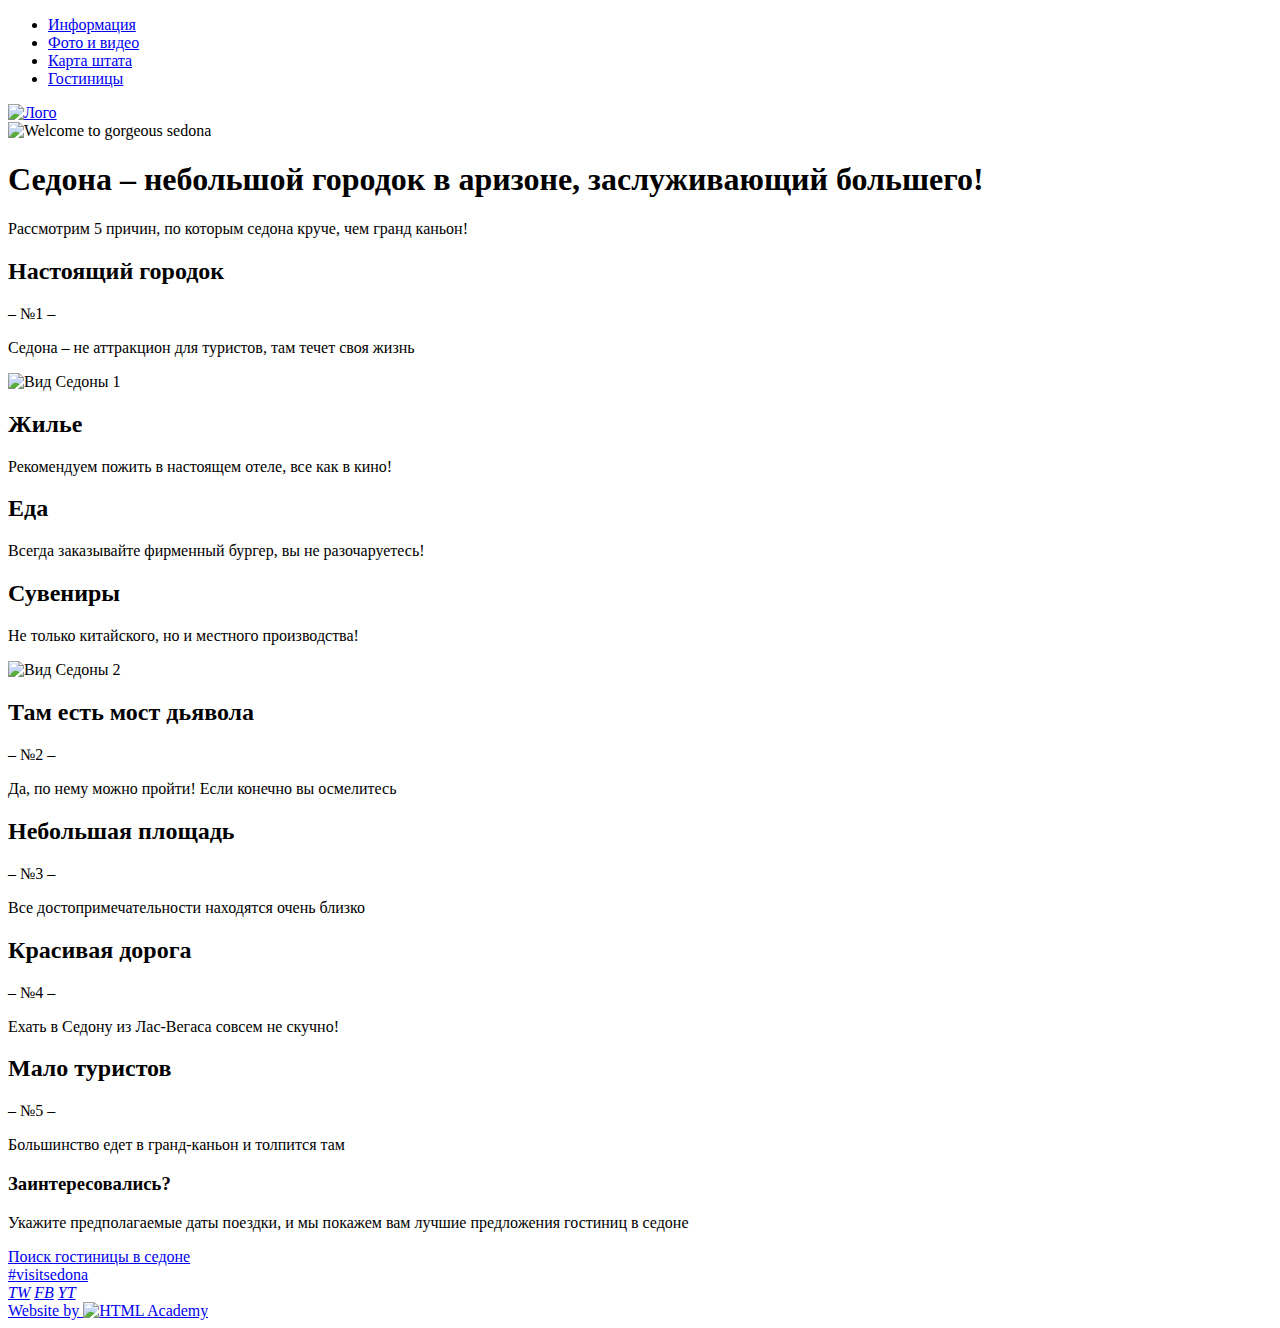
==== index.html @ 439db5ce "Внесены исправления в разметку" ====
<!DOCTYPE html>
<html lang="ru">
  <head>
    <meta charset="utf-8">
    <title>HTML Academy: Седона - Главная</title>
  </head>
  <body>
    <div class="container">
      <header class="header">
        <nav class="navigation-item">
          <ul>
            <li><a href="#">Информация</a></li>
            <li><a href="#">Фото и видео</a></li>
            <li><a href="#">Карта штата</a></li>
            <li><a href="catalog.html">Гостиницы</a></li>
          </ul>
        </nav>
        <div class="header-logo">
          <a href="index.html"><img src="http://placehold.it/150x100" alt="Лого"/></a>
        </div>
      </header>
      <section class="welcome-block">
        <img class="welcome-title"src="http://placehold.it/300x100" alt="Welcome to gorgeous sedona" />
        <img class="welcome-block-bottom" src="http://placehold.it/1000x40" alt="" />
      </section>
      <section class="description-main">
        <div class="description-block">
          <h1>
            Седона &ndash; небольшой городок в аризоне, заслуживающий большего!
          </h1>
          <p>
            Рассмотрим 5 причин, по которым седона круче, чем гранд каньон!
          </p>
        </div>
      </section>
      <section class="description">
        <div class="description-item">
          <h2>Настоящий городок</h2>
          <span>&ndash; №1 &ndash;</span>
          <p>Седона &ndash; не аттракцион для туристов, там течет своя жизнь</p>
        </div>
        <div class="description-picture">
          <img src="http://placehold.it/600x150" alt="Вид Седоны 1" />
        </div>
      </section>
      <section class="advantages-block">
        <div class="advantages-item">
          <h2>Жилье</h2>
          <p>Рекомендуем пожить в настоящем отеле, все как в кино!</p>
       </div>
        <div class="advantages-item">
          <h2>Еда</h2>
          <p>Всегда заказывайте фирменный бургер, вы не разочаруетесь!</p>
        </div>
        <div class="advantages-item">
          <h2>Сувениры</h2>
          <p>Не только китайского, но и местного производства!</p>
        </div>
      </section>
      <section class="description">
        <div class="description-picture">
          <img src="http://placehold.it/600x150" alt="Вид Седоны 2" />
        </div>
        <div class="description-item">
          <h2>Там есть мост дьявола</h2>
          <span>&ndash; №2 &ndash;</span>
          <p>Да, по нему можно пройти! Если конечно вы осмелитесь</p>
        </div>
      </section>
      <section class="description">
        <div class="description-item">
          <h2>Небольшая площадь</h2>
          <span>&ndash; №3 &ndash;</span>
          <p>Все достопримечательности находятся очень близко</p>
        </div>
        <div class="description-item">
          <h2>Красивая дорога</h2>
          <span>&ndash; №4 &ndash;</span>
          <p>Ехать в Седону из Лас-Вегаса совсем не скучно!</p>
        </div>
        <div class="description-item">
          <h2>Мало туристов</h2>
          <span>&ndash; №5 &ndash;</span>
          <p>Большинство едет в гранд-каньон и толпится там</p>
        </div>
      </section>
      <section class="interest-block">
        <div class="interest-item">
          <h3>Заинтересовались?</h3>
          <p>Укажите предполагаемые даты поездки, и мы покажем вам лучшие предложения гостиниц в седоне</p>
          <a href="catalog.html">Поиск гостиницы в седоне</a>
        </div>
      </section>
      <section class="map">
        <form class="search-form" action="#" method="post" style="display:none;">
          <label class="entry">
            Дата заезда: <input type="text" name="date-of-entry" value=""> <!-- почему text? -->
          </label>
          <label class="departure">
            Дата выезда: <input type="text" name="date-of-departure" value=""> <!-- почему text? -->
          </label>
          <label class="amount">
            Взрослые: <button type="button" name="minus-adult">-</button>
            <input type="text" name="amount-of-adults" placeholder="2">
            <button type="button" name="plus-adult">+</button>
          </label>
          <label class="amount">
            Дети: <button type="button" name="minus-children">-</button>
            <input type="text" name="amount-of-children" placeholder="0">
            <button type="button" name="plus-children">+</button>
          </label>
          <button type="button">Найти</button>
        </form>
      </section>
      <footer>
        <div class="tag-item">
          <a href="#">#visitsedona</a>
        </div>
        <div class="social">
          <a href="#" class="social-btn tw"><i>TW</i></a>
          <a href="#" class="social-btn fb"><i>FB</i></a>
          <a href="#" class="social-btn yt"><i>YT</i></a>
        </div>
        <div class="developer-item">
          <a href="https://htmlacademy.ru/">
            Website by
            <img src="http://placehold.it/50x20" alt="HTML Academy" />
          </a>
        </div>
      </footer>
    </div>
  </body>
</html>
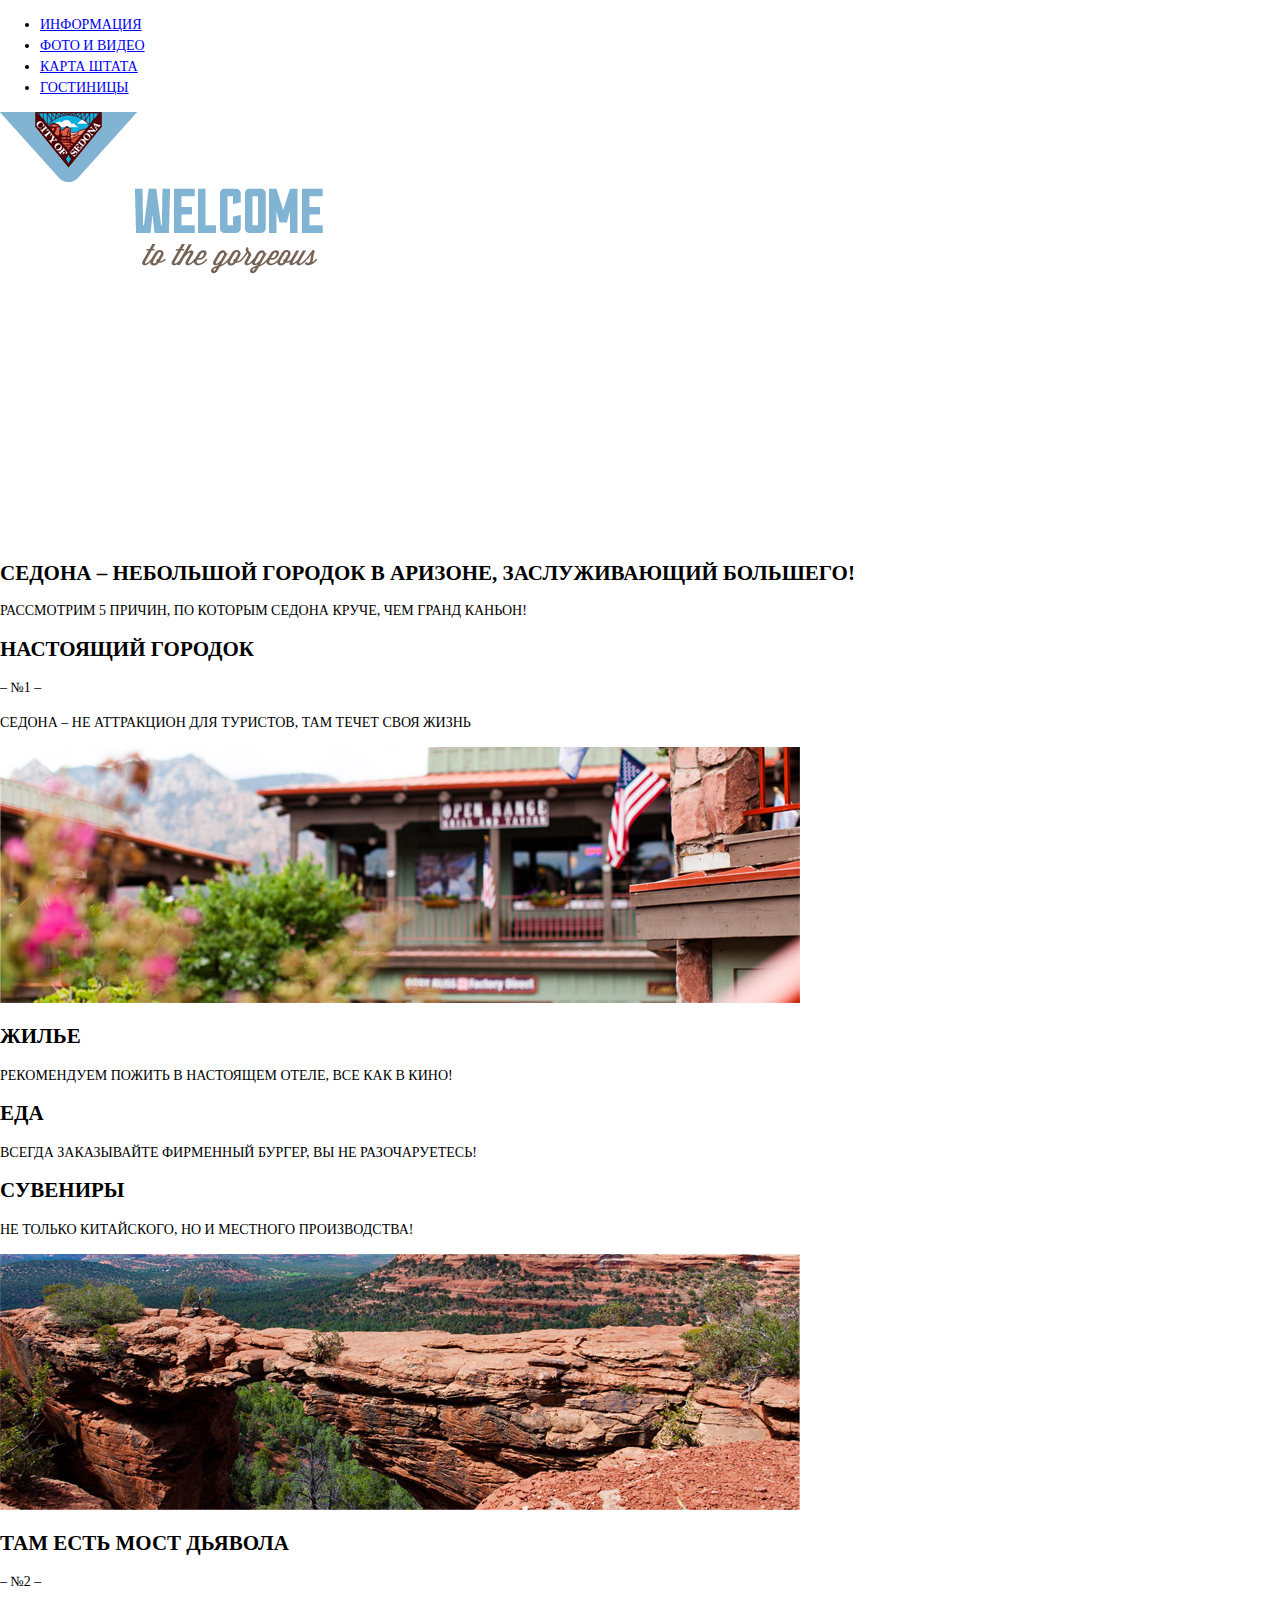
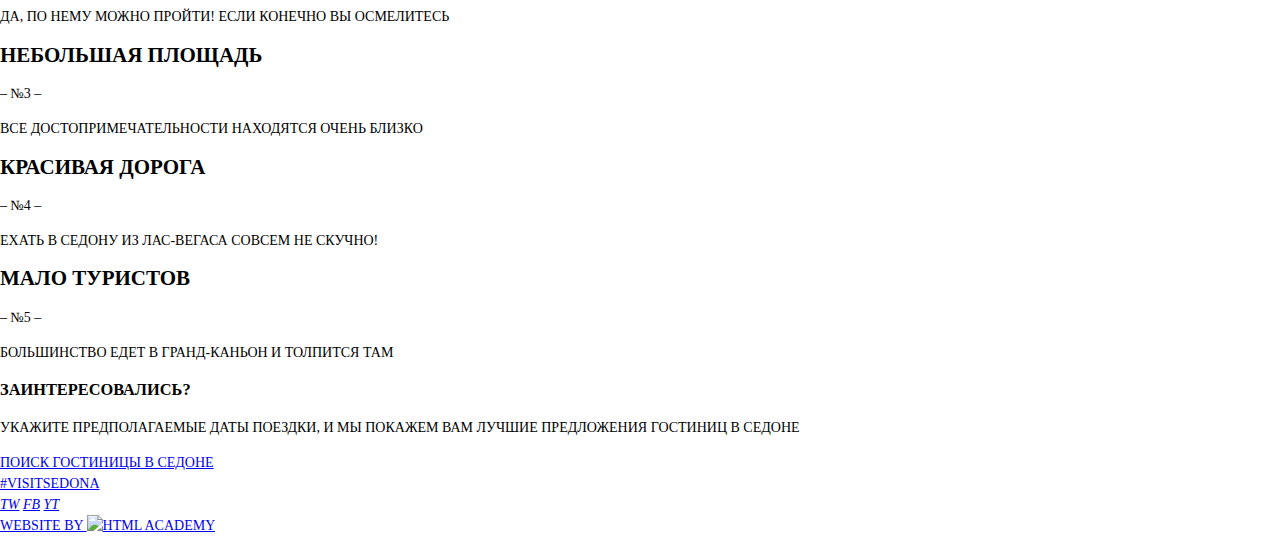
==== commit 43657165: "Выполнено задание №3" ====
--- a/index.html
+++ b/index.html
@@ -3,6 +3,8 @@
   <head>
     <meta charset="utf-8">
     <title>HTML Academy: Седона - Главная</title>
+    <link rel="stylesheet" href="css/normalize.css">
+    <link rel="stylesheet" href="css/style.css">
   </head>
   <body>
     <div class="container">
@@ -16,11 +18,11 @@
           </ul>
         </nav>
         <div class="header-logo">
-          <a href="index.html"><img src="http://placehold.it/150x100" alt="Лого"/></a>
+          <a href="index.html"><img src="img/header_logo.png" width="138" height="70" alt="Лого"/></a>
         </div>
       </header>
       <section class="welcome-block">
-        <img class="welcome-title"src="http://placehold.it/300x100" alt="Welcome to gorgeous sedona" />
+        <img class="welcome-title"src="img/welcome.png" alt="Welcome to gorgeous sedona" width="458" height="352"/>
         <img class="welcome-block-bottom" src="http://placehold.it/1000x40" alt="" />
       </section>
       <section class="description-main">
@@ -40,7 +42,7 @@
           <p>Седона &ndash; не аттракцион для туристов, там течет своя жизнь</p>
         </div>
         <div class="description-picture">
-          <img src="http://placehold.it/600x150" alt="Вид Седоны 1" />
+          <img src="img/descrirtion-item1_realtown.jpg" alt="Вид Седоны 1" width="800" height="256"/>
         </div>
       </section>
       <section class="advantages-block">
@@ -59,7 +61,7 @@
       </section>
       <section class="description">
         <div class="description-picture">
-          <img src="http://placehold.it/600x150" alt="Вид Седоны 2" />
+          <img src="img/descrirtion-item2_dewils_bridge.jpg" alt="Вид Седоны 2" width="800" height="256"/>
         </div>
         <div class="description-item">
           <h2>Там есть мост дьявола</h2>
--- a/css/style.css
+++ b/css/style.css
@@ -0,0 +1,24 @@
+body{
+  font-size: 14px;
+  line-height: 21px;
+  color: black;
+  font-weight: normal;
+  font-family: PT Sans;
+  text-transform: uppercase;
+}
+
+h1{
+  font-size: 21px;
+  line-height: 26px;
+  color: black;
+  font-weight: bold;
+  font-family: PT Sans;
+}
+
+h2{
+  font-size: 21px;
+  line-height: 21px;
+  color: black;
+  font-weight: bold;
+  font-family: PT Sans;
+}
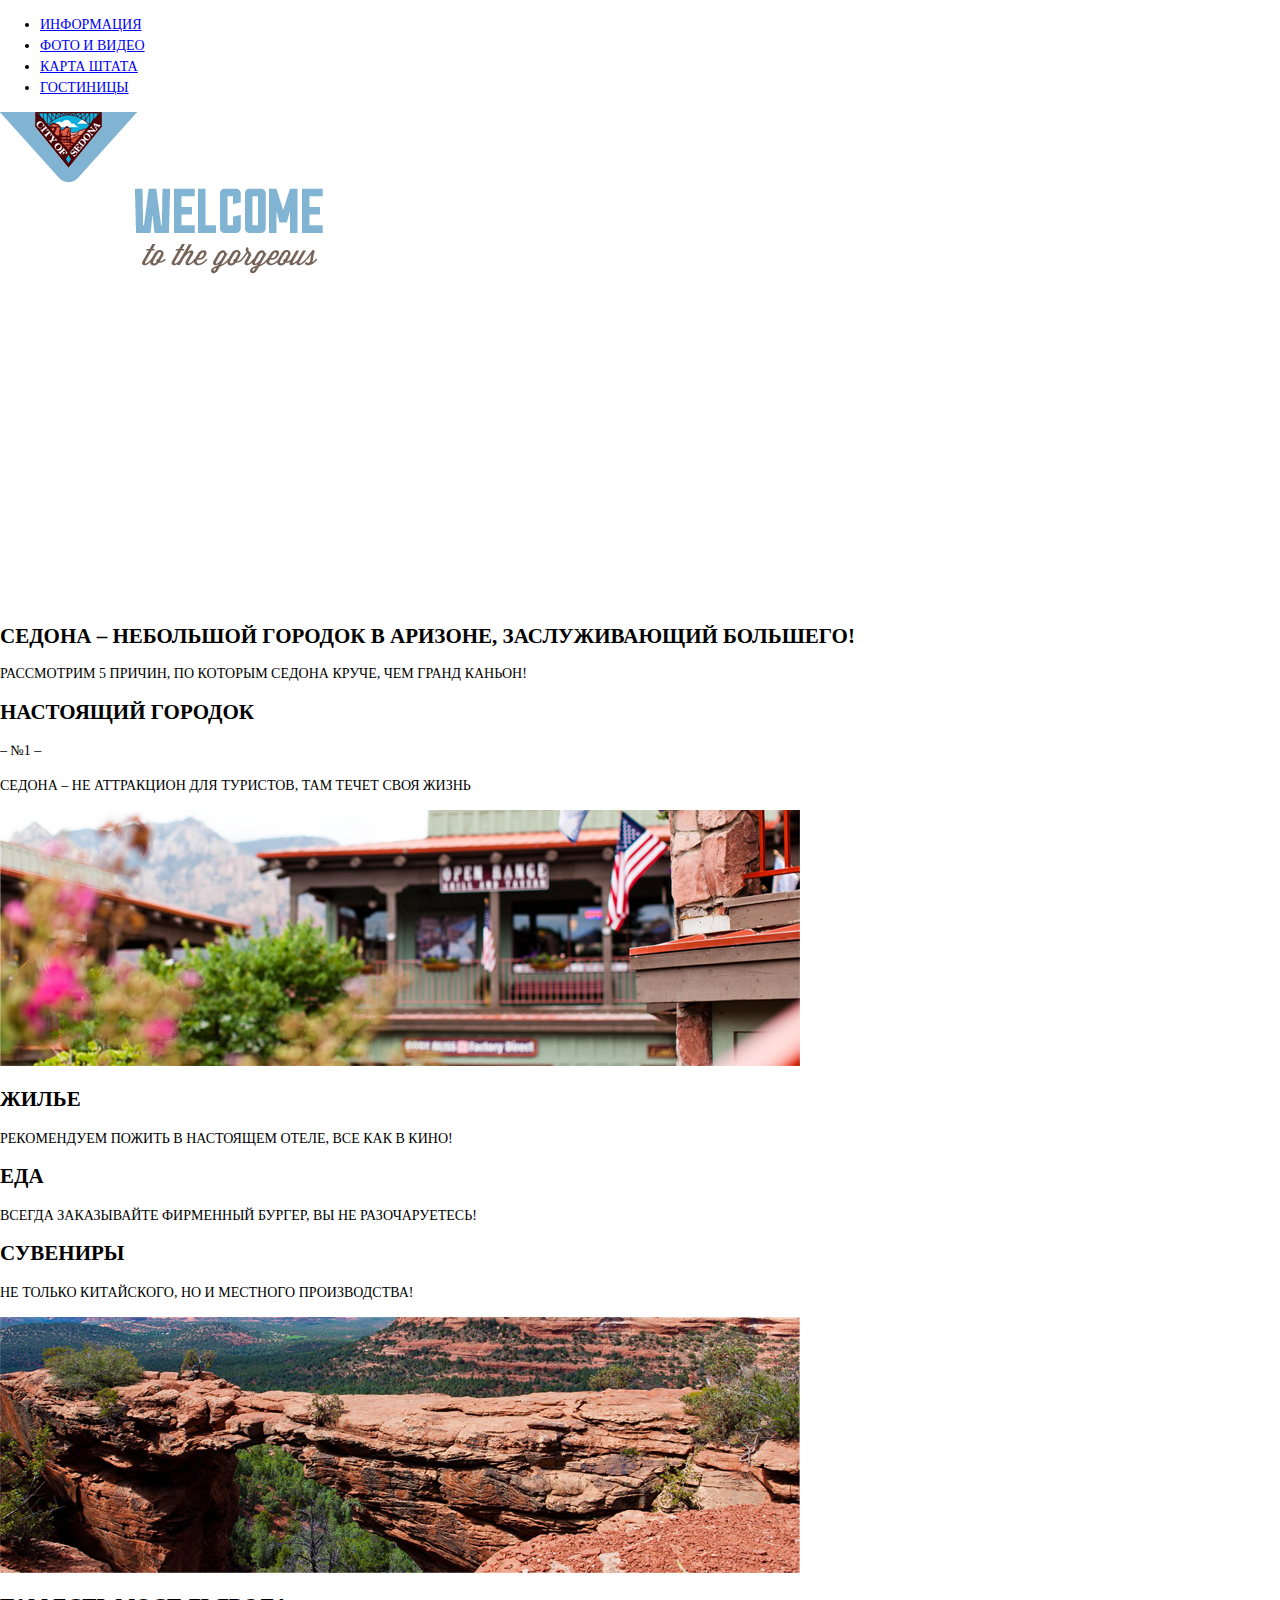
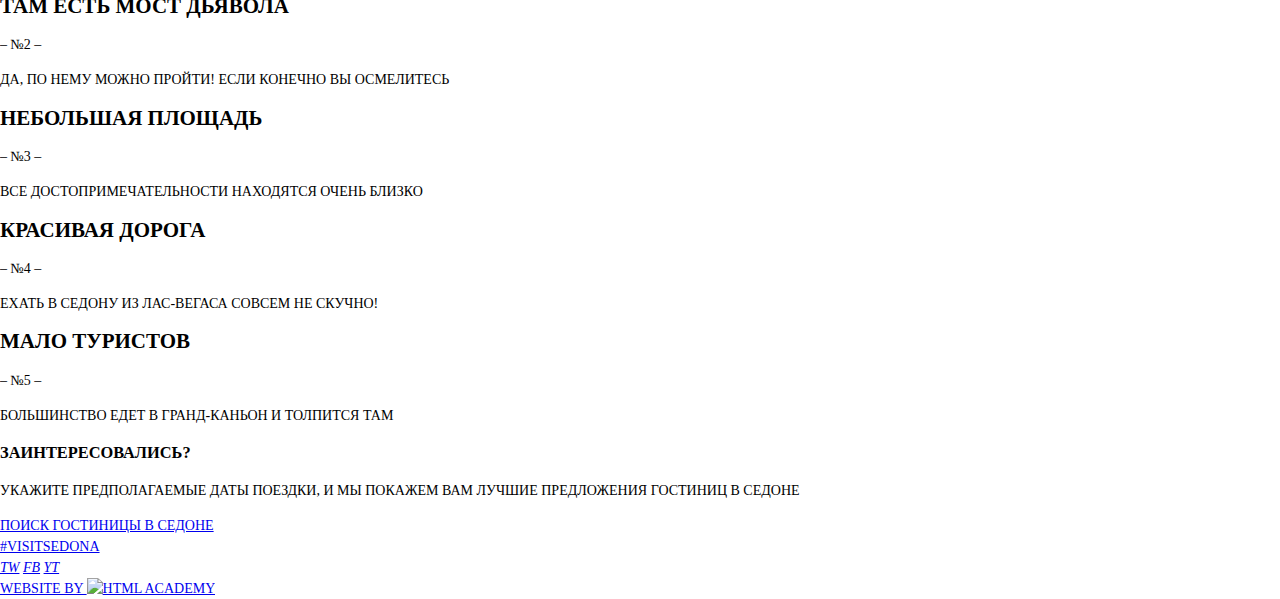
==== commit 987e633a: "Внесены исправления" ====
--- a/index.html
+++ b/index.html
@@ -23,7 +23,7 @@
       </header>
       <section class="welcome-block">
         <img class="welcome-title"src="img/welcome.png" alt="Welcome to gorgeous sedona" width="458" height="352"/>
-        <img class="welcome-block-bottom" src="http://placehold.it/1000x40" alt="" />
+        <img class="welcome-block-bottom" src="img/shape.png" width="1200" height="57" alt="" />
       </section>
       <section class="description-main">
         <div class="description-block">
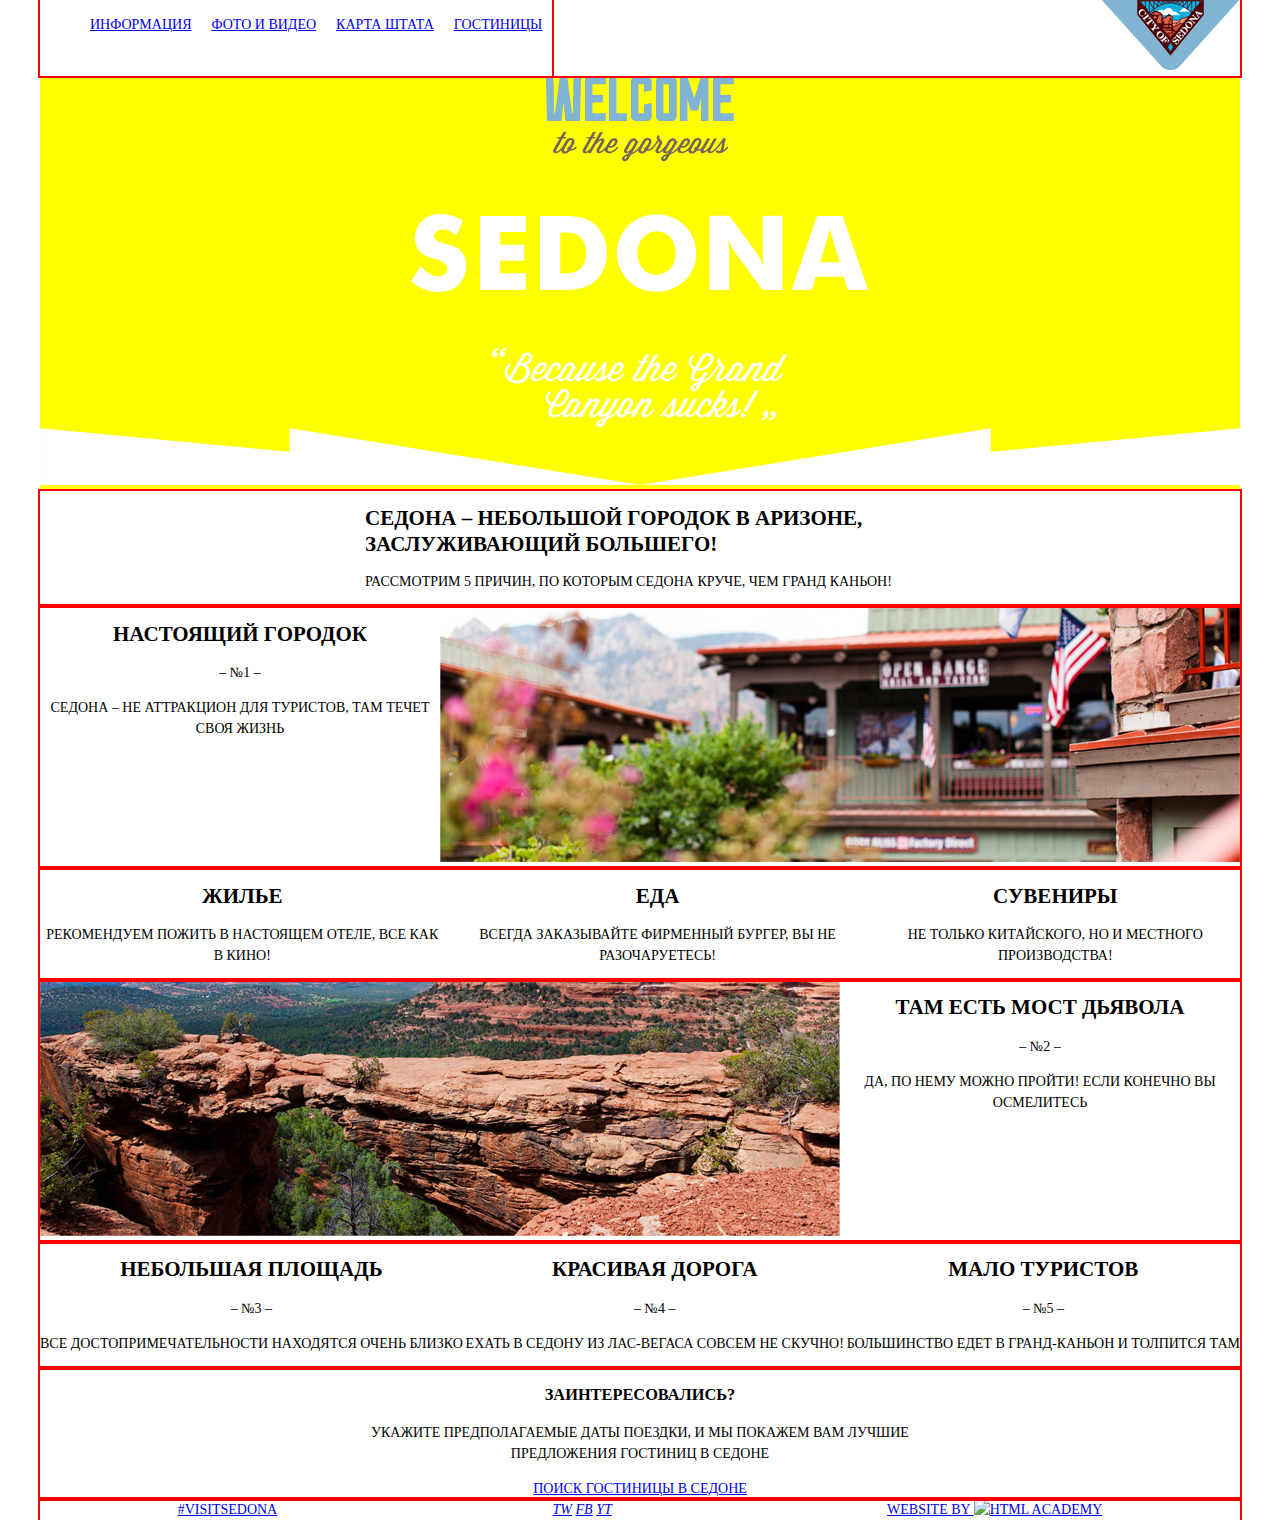
==== commit 088b9f3b: "Первый вариант сеток" ====
--- a/index.html
+++ b/index.html
@@ -114,7 +114,7 @@
           <button type="button">Найти</button>
         </form>
       </section>
-      <footer>
+      <footer class="footer">
         <div class="tag-item">
           <a href="#">#visitsedona</a>
         </div>
--- a/css/style.css
+++ b/css/style.css
@@ -22,3 +22,87 @@
   font-weight: bold;
   font-family: PT Sans;
 }
+
+.container{
+  width: 1200px;
+  margin-left: auto;
+  margin-right: auto;
+}
+
+
+.welcome-block{
+  background: yellow;
+}
+
+
+.navigation-item,
+.header,
+.description-main,
+.description,
+.advantages-block,
+.interest-block,
+.map,
+.selection-block,
+.sorting-block,
+.results-block,
+.sorting-range{
+  display: flex;
+  justify-content: space-between;
+  outline: 2px solid red;
+}
+
+.navigation-item ul,
+.sorting-range ul,
+.sorting-ab ul{
+  display: flex;
+}
+
+.navigation-item li,
+.sorting-range li,
+.sorting-ab li{
+  list-style: none;
+  margin-left: 10px;
+  margin-right: 10px;
+}
+
+/*
+.header-logo - как сделать посередине? position: absolute?
+*/
+
+.welcome-title{
+  display: block;
+  margin-left: auto;
+  margin-right: auto;
+}
+
+.description-block{
+  width: 550px;
+  margin-left: auto;
+  margin-right: auto;
+}
+
+.description .description-item{
+  text-align: center;
+  justify-content: space-between;
+}
+
+.advantages-item{
+  text-align: center;
+}
+
+.interest-item{
+  width: 550px;
+  margin-left: auto;
+  margin-right: auto;
+  text-align: center;
+}
+
+footer{
+  display: flex;
+  outline: 2px solid red;
+  justify-content: space-around;
+}
+
+.results-block{
+  flex-direction: column;
+}
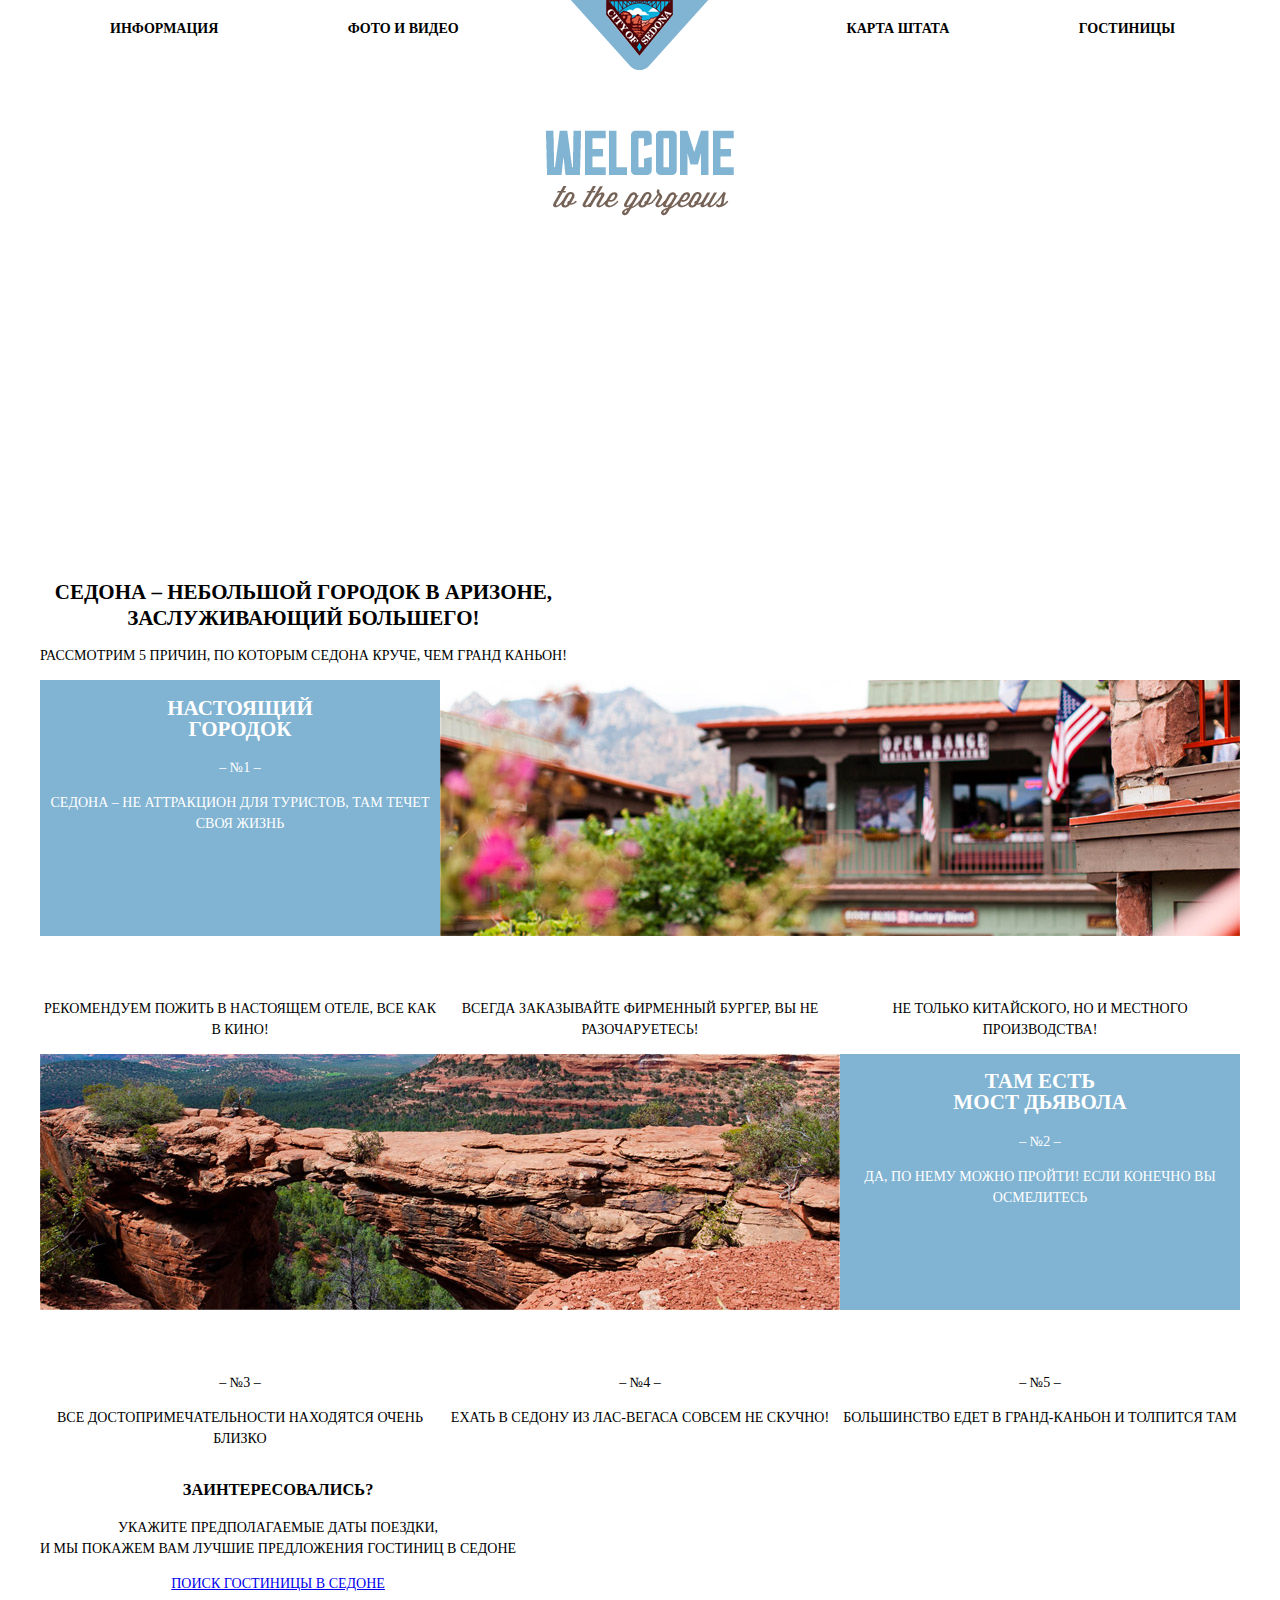
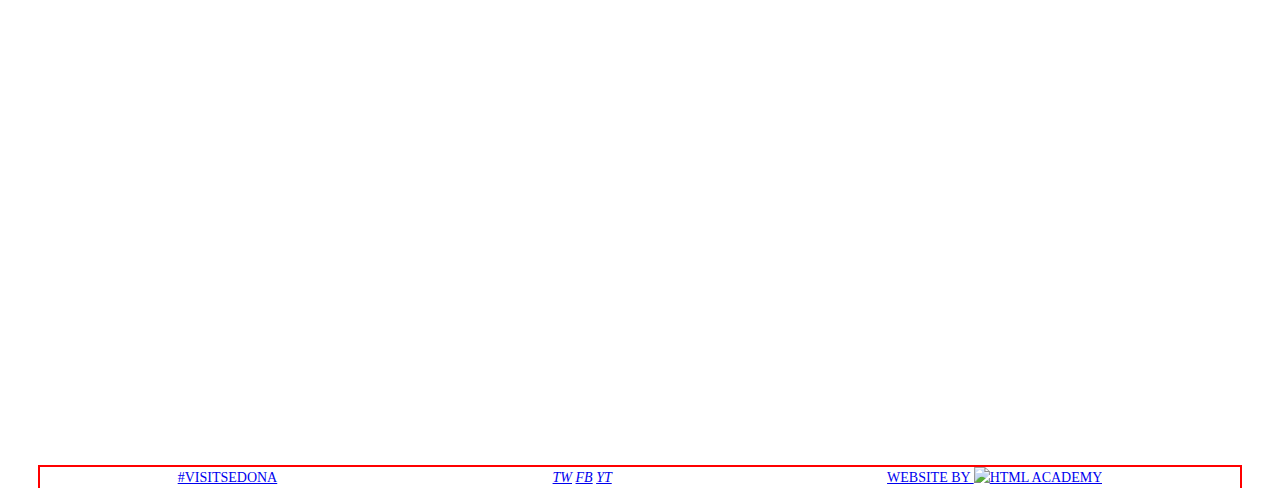
==== commit 431aa830: "Внесены исправления в сетку" ====
--- a/index.html
+++ b/index.html
@@ -28,7 +28,8 @@
       <section class="description-main">
         <div class="description-block">
           <h1>
-            Седона &ndash; небольшой городок в аризоне, заслуживающий большего!
+            Седона &ndash; небольшой городок в аризоне,<br>
+            заслуживающий большего!
           </h1>
           <p>
             Рассмотрим 5 причин, по которым седона круче, чем гранд каньон!
@@ -36,8 +37,11 @@
         </div>
       </section>
       <section class="description">
-        <div class="description-item">
-          <h2>Настоящий городок</h2>
+        <div class="description-item description-colored">
+          <h2>
+            Настоящий<br>
+            городок
+          </h2>
           <span>&ndash; №1 &ndash;</span>
           <p>Седона &ndash; не аттракцион для туристов, там течет своя жизнь</p>
         </div>
@@ -63,8 +67,11 @@
         <div class="description-picture">
           <img src="img/descrirtion-item2_dewils_bridge.jpg" alt="Вид Седоны 2" width="800" height="256"/>
         </div>
-        <div class="description-item">
-          <h2>Там есть мост дьявола</h2>
+        <div class="description-item description-colored">
+          <h2>
+            Там есть<br>
+            мост дьявола
+          </h2>
           <span>&ndash; №2 &ndash;</span>
           <p>Да, по нему можно пройти! Если конечно вы осмелитесь</p>
         </div>
@@ -89,7 +96,9 @@
       <section class="interest-block">
         <div class="interest-item">
           <h3>Заинтересовались?</h3>
-          <p>Укажите предполагаемые даты поездки, и мы покажем вам лучшие предложения гостиниц в седоне</p>
+          <p>Укажите предполагаемые даты поездки,<br>
+            и мы покажем вам лучшие предложения гостиниц в седоне
+          </p>
           <a href="catalog.html">Поиск гостиницы в седоне</a>
         </div>
       </section>
--- a/css/style.css
+++ b/css/style.css
@@ -18,7 +18,7 @@
 h2{
   font-size: 21px;
   line-height: 21px;
-  color: black;
+  color: white;
   font-weight: bold;
   font-family: PT Sans;
 }
@@ -29,72 +29,160 @@
   margin-right: auto;
 }
 
+section{
+  display: flex;
+  width: 1200px;
+  /*outline: 2px solid red;*/
+}
+
+header ul{
+  margin-top: 0px;
+  display: flex;
+  align-items: center;
+  height: 57px;
+  /*outline: 2px solid red;*/
+}
+
+header ul li{
+  list-style: none;
+  /*min-width: 200px;*/
+  /*outline: 2px solid red;*/
+}
+
+header ul li:nth-child(1){
+  margin-left: 30px;
+  flex-grow: 2;
+}
+
+header ul li:nth-child(2){
+  /*margin-left: 40px; если делать отступами, меню получалось практически
+                        попиксельно, но сомневаюсь что это правильно*/
+  flex-grow: 3;
+}
+
+header ul li:nth-child(3){
+  /*margin-left: 290px;*/
+  flex-grow: 3;
+  text-align: right;
+}
+
+header ul li:nth-child(4){
+  margin-right: 65px;
+  flex-grow: 2;
+  text-align: right;
+}
+
+.navigation-item a{
+  text-decoration: none;
+  color: black;
+  font-weight: bold;
+}
+
+.header-logo{
+  position: absolute;
+  top: 0;
+  left: 50%;
+  margin-left: -69px;
+}
 
 .welcome-block{
-  background: yellow;
+  margin-top: -16px;
+  flex-direction: column;
+  align-items: center;
+  justify-content: space-between;
+  background-image: url("../img/background_photo.jpg");
+  background-position: center;
+  background-repeat: no-repeat;
+  min-height: 510px;
 }
 
-
-.navigation-item,
-.header,
-.description-main,
-.description,
-.advantages-block,
-.interest-block,
-.map,
-.selection-block,
-.sorting-block,
-.results-block,
-.sorting-range{
-  display: flex;
-  justify-content: space-between;
-  outline: 2px solid red;
-}
-
-.navigation-item ul,
-.sorting-range ul,
-.sorting-ab ul{
-  display: flex;
-}
-
-.navigation-item li,
-.sorting-range li,
-.sorting-ab li{
-  list-style: none;
-  margin-left: 10px;
-  margin-right: 10px;
-}
-
-/*
-.header-logo - как сделать посередине? position: absolute?
-*/
-
 .welcome-title{
-  display: block;
-  margin-left: auto;
-  margin-right: auto;
+  margin-top: 75px;
 }
 
 .description-block{
-  width: 550px;
-  margin-left: auto;
-  margin-right: auto;
+  text-align: center;
 }
 
 .description .description-item{
   text-align: center;
-  justify-content: space-between;
+  width: 400px;
+}
+
+.description .description-colored{
+  background-color: #81b3d2;
+  height: 256px;
+  color: white;
+}
+
+.description-picture{
+  width: 800px;
 }
 
 .advantages-item{
   text-align: center;
+  width: 400px;
+}
+
+.interest-block{
+  /*align-content: center;*/
 }
 
 .interest-item{
-  width: 550px;
-  margin-left: auto;
-  margin-right: auto;
   text-align: center;
+}
+
+.map{
+  height: 473px;
+  background-image: url(../img/map.png);
+  background-repeat: no-repeat;
+}
+
+.selection-block{
+  margin-top: -16px;
+  background-image: url(../img/filter_background.jpg);
+  background-repeat: no-repeat;
+  background-position: center;
+  min-height: 215px;
+  color: white;
+}
+
+.selection-form{
+  display: flex;
+}
+
+.selection-form button{
+  height: 35px;
+  width: 135px;
+}
+
+.sorting-block{
+  border-bottom: 1px solid #e5e5e5;
+}
+
+.results-block{
+  flex-direction: column;
+}
+
+.result-item{
+  display: flex;
+  min-height: 150px;
+  align-items: center;
+  border-bottom: 1px solid #e5e5e5;
+}
+
+.result-image{
+  margin-left: 65px;
+}
+
+.result-description{
+  margin-left: 30px;
+  flex-grow: 1;
+}
+
+.rating-item{
+  margin-right: 65px;
+  text-align: right;
 }
 
 footer{
@@ -102,7 +190,3 @@
   outline: 2px solid red;
   justify-content: space-around;
 }
-
-.results-block{
-  flex-direction: column;
-}
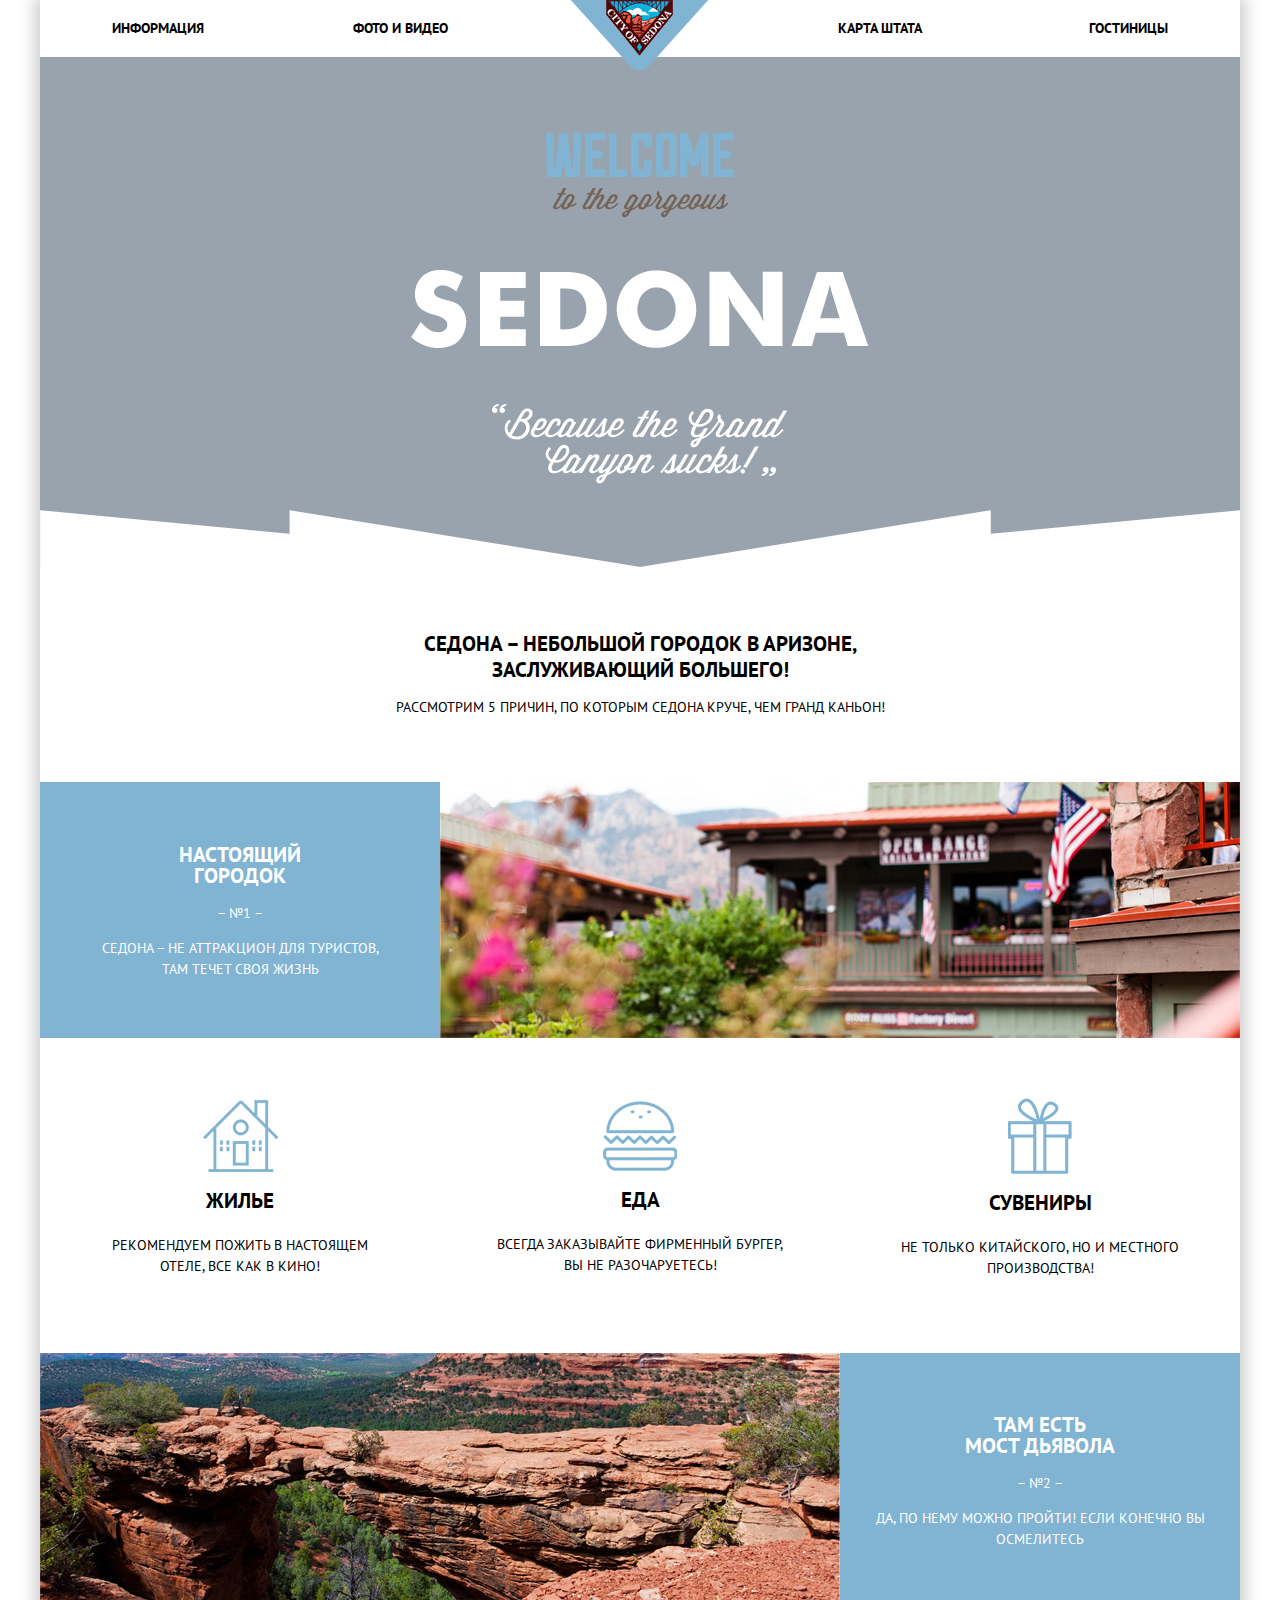
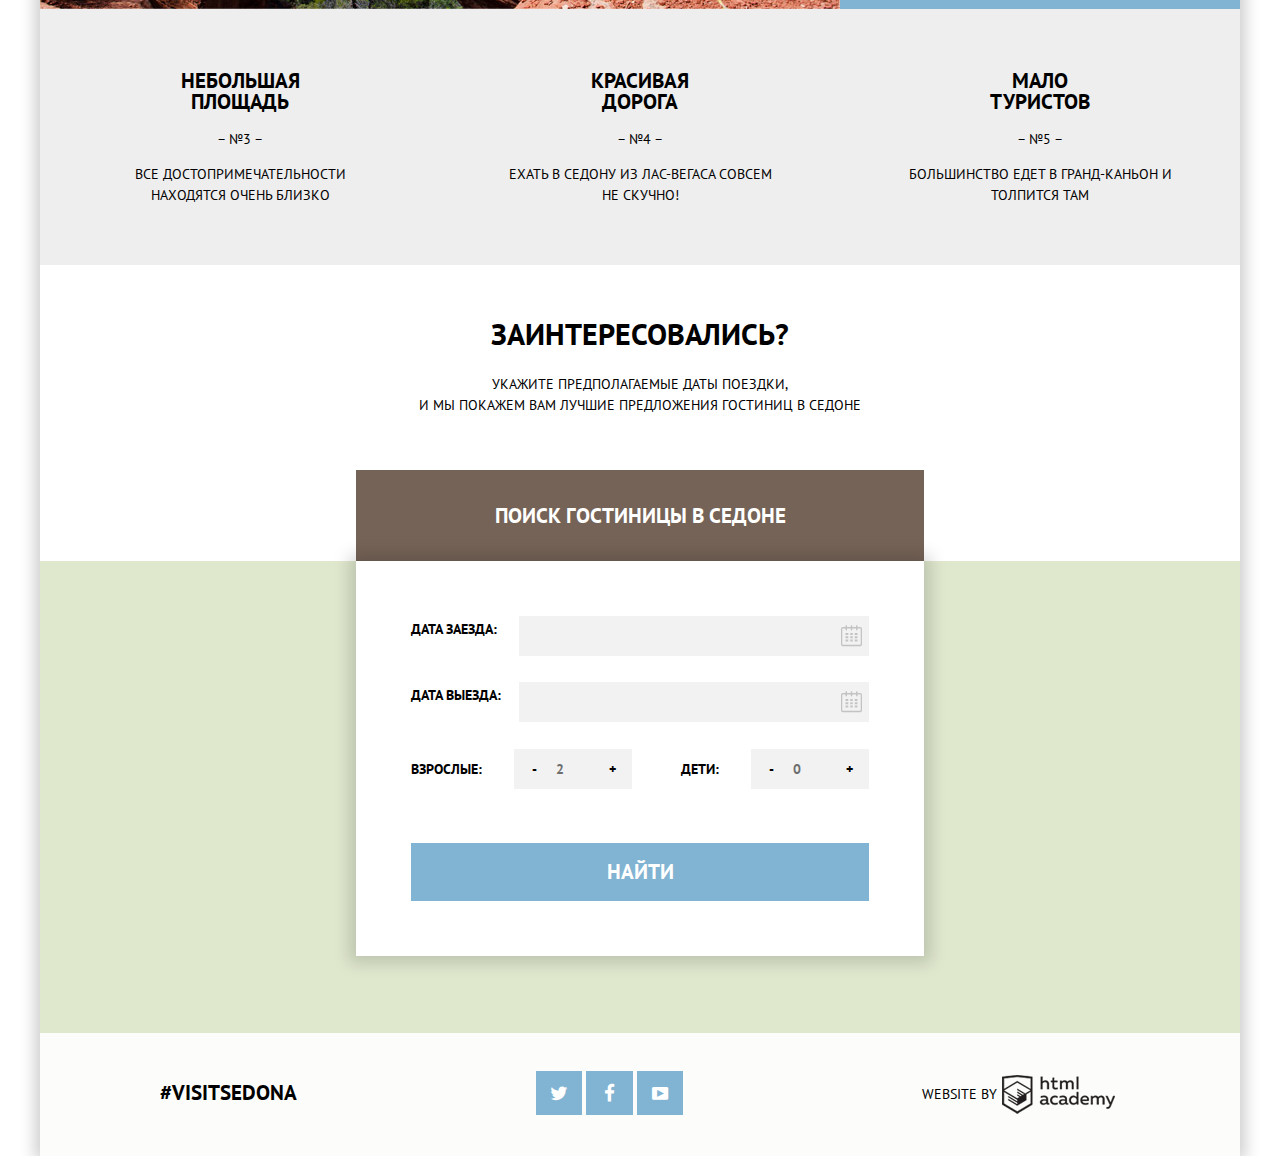
==== commit a347e212: "Доработка сеток и декоративных элементов" ====
--- a/index.html
+++ b/index.html
@@ -1,144 +1,167 @@
 <!DOCTYPE html>
 <html lang="ru">
-  <head>
-    <meta charset="utf-8">
-    <title>HTML Academy: Седона - Главная</title>
-    <link rel="stylesheet" href="css/normalize.css">
-    <link rel="stylesheet" href="css/style.css">
-  </head>
-  <body>
-    <div class="container">
-      <header class="header">
-        <nav class="navigation-item">
-          <ul>
-            <li><a href="#">Информация</a></li>
-            <li><a href="#">Фото и видео</a></li>
-            <li><a href="#">Карта штата</a></li>
-            <li><a href="catalog.html">Гостиницы</a></li>
-          </ul>
-        </nav>
-        <div class="header-logo">
-          <a href="index.html"><img src="img/header_logo.png" width="138" height="70" alt="Лого"/></a>
-        </div>
-      </header>
-      <section class="welcome-block">
-        <img class="welcome-title"src="img/welcome.png" alt="Welcome to gorgeous sedona" width="458" height="352"/>
-        <img class="welcome-block-bottom" src="img/shape.png" width="1200" height="57" alt="" />
-      </section>
-      <section class="description-main">
-        <div class="description-block">
-          <h1>
+
+<head>
+  <meta charset="utf-8">
+  <title>HTML Academy: Седона - Главная</title>
+  <link rel="stylesheet" href="css/normalize.css">
+  <link rel="stylesheet" href="css/style.css">
+  <link rel="stylesheet" type="text/css" href="https://fonts.googleapis.com/css?family=PT+Sans:400,700&subset=latin,cyrillic">
+</head>
+
+<body>
+  <div class="container">
+    <header class="header">
+      <nav class="navigation-item">
+        <ul>
+          <li><a href="#">Информация</a></li>
+          <li><a href="#">Фото и видео</a></li>
+          <li><a href="#">Карта штата</a></li>
+          <li><a href="catalog.html">Гостиницы</a></li>
+        </ul>
+      </nav>
+      <div class="header-logo">
+        <a href="index.html"><img src="img/header_logo.png" width="138" height="70" alt="Лого" /></a>
+      </div>
+    </header>
+    <section class="welcome-block">
+      <img class="welcome-title" src="img/welcome.png" alt="Welcome to gorgeous sedona" width="458" height="352" />
+      <img class="welcome-block-bottom" src="img/shape.png" width="1200" height="57" alt="" />
+    </section>
+    <section class="description-main">
+      <div class="description-text">
+        <h1>
             Седона &ndash; небольшой городок в аризоне,<br>
             заслуживающий большего!
           </h1>
-          <p>
-            Рассмотрим 5 причин, по которым седона круче, чем гранд каньон!
-          </p>
-        </div>
-      </section>
-      <section class="description">
-        <div class="description-item description-colored">
-          <h2>
+        <p>
+          Рассмотрим 5 причин, по которым седона круче, чем гранд каньон!
+        </p>
+      </div>
+    </section>
+    <section class="description">
+      <div class="description-item description-colored">
+        <h2>
             Настоящий<br>
             городок
           </h2>
-          <span>&ndash; №1 &ndash;</span>
-          <p>Седона &ndash; не аттракцион для туристов, там течет своя жизнь</p>
+        <span>&ndash; №1 &ndash;</span>
+        <p>Седона &ndash; не аттракцион для туристов,<br>
+           там течет своя жизнь</p>
+      </div>
+      <div class="description-picture">
+        <img src="img/descrirtion-item1_realtown.jpg" alt="Вид Седоны 1" width="800" height="256" />
+      </div>
+    </section>
+    <section class="advantages-block">
+      <div class="advantages-item">
+        <div class="advantages-pic">
         </div>
-        <div class="description-picture">
-          <img src="img/descrirtion-item1_realtown.jpg" alt="Вид Седоны 1" width="800" height="256"/>
+        <h2>Жилье</h2>
+        <p>Рекомендуем пожить в настоящем<br>
+           отеле, все как в кино!</p>
+      </div>
+      <div class="advantages-item">
+        <div class="advantages-pic">
         </div>
-      </section>
-      <section class="advantages-block">
-        <div class="advantages-item">
-          <h2>Жилье</h2>
-          <p>Рекомендуем пожить в настоящем отеле, все как в кино!</p>
-       </div>
-        <div class="advantages-item">
-          <h2>Еда</h2>
-          <p>Всегда заказывайте фирменный бургер, вы не разочаруетесь!</p>
+        <h2>Еда</h2>
+        <p>Всегда заказывайте фирменный бургер,<br>
+           вы не разочаруетесь!</p>
+      </div>
+      <div class="advantages-item">
+        <div class="advantages-pic">
         </div>
-        <div class="advantages-item">
-          <h2>Сувениры</h2>
-          <p>Не только китайского, но и местного производства!</p>
-        </div>
-      </section>
-      <section class="description">
-        <div class="description-picture">
-          <img src="img/descrirtion-item2_dewils_bridge.jpg" alt="Вид Седоны 2" width="800" height="256"/>
-        </div>
-        <div class="description-item description-colored">
-          <h2>
+        <h2>Сувениры</h2>
+        <p>Не только китайского, но и местного<br>
+           производства!</p>
+      </div>
+    </section>
+    <section class="description">
+      <div class="description-picture">
+        <img src="img/descrirtion-item2_dewils_bridge.jpg" alt="Вид Седоны 2" width="800" height="256" />
+      </div>
+      <div class="description-item description-colored">
+        <h2>
             Там есть<br>
             мост дьявола
           </h2>
-          <span>&ndash; №2 &ndash;</span>
-          <p>Да, по нему можно пройти! Если конечно вы осмелитесь</p>
-        </div>
-      </section>
-      <section class="description">
-        <div class="description-item">
-          <h2>Небольшая площадь</h2>
-          <span>&ndash; №3 &ndash;</span>
-          <p>Все достопримечательности находятся очень близко</p>
-        </div>
-        <div class="description-item">
-          <h2>Красивая дорога</h2>
-          <span>&ndash; №4 &ndash;</span>
-          <p>Ехать в Седону из Лас-Вегаса совсем не скучно!</p>
-        </div>
-        <div class="description-item">
-          <h2>Мало туристов</h2>
-          <span>&ndash; №5 &ndash;</span>
-          <p>Большинство едет в гранд-каньон и толпится там</p>
-        </div>
-      </section>
-      <section class="interest-block">
-        <div class="interest-item">
-          <h3>Заинтересовались?</h3>
-          <p>Укажите предполагаемые даты поездки,<br>
-            и мы покажем вам лучшие предложения гостиниц в седоне
-          </p>
-          <a href="catalog.html">Поиск гостиницы в седоне</a>
-        </div>
-      </section>
-      <section class="map">
-        <form class="search-form" action="#" method="post" style="display:none;">
-          <label class="entry">
-            Дата заезда: <input type="text" name="date-of-entry" value=""> <!-- почему text? -->
-          </label>
-          <label class="departure">
-            Дата выезда: <input type="text" name="date-of-departure" value=""> <!-- почему text? -->
-          </label>
-          <label class="amount">
-            Взрослые: <button type="button" name="minus-adult">-</button>
-            <input type="text" name="amount-of-adults" placeholder="2">
-            <button type="button" name="plus-adult">+</button>
-          </label>
-          <label class="amount">
-            Дети: <button type="button" name="minus-children">-</button>
-            <input type="text" name="amount-of-children" placeholder="0">
-            <button type="button" name="plus-children">+</button>
-          </label>
-          <button type="button">Найти</button>
-        </form>
-      </section>
-      <footer class="footer">
-        <div class="tag-item">
-          <a href="#">#visitsedona</a>
-        </div>
-        <div class="social">
-          <a href="#" class="social-btn tw"><i>TW</i></a>
-          <a href="#" class="social-btn fb"><i>FB</i></a>
-          <a href="#" class="social-btn yt"><i>YT</i></a>
-        </div>
-        <div class="developer-item">
-          <a href="https://htmlacademy.ru/">
-            Website by
-            <img src="http://placehold.it/50x20" alt="HTML Academy" />
-          </a>
-        </div>
-      </footer>
-    </div>
-  </body>
+        <span>&ndash; №2 &ndash;</span>
+        <p>Да, по нему можно пройти! Если конечно вы осмелитесь</p>
+      </div>
+    </section>
+    <section class="description">
+      <div class="description-item description-num">
+        <h2>Небольшая<br>
+          площадь</h2>
+        <span>&ndash; №3 &ndash;</span>
+        <p>Все достопримечательности<br>
+          находятся очень близко</p>
+      </div>
+      <div class="description-item description-num">
+        <h2>Красивая<br>
+          дорога</h2>
+        <span>&ndash; №4 &ndash;</span>
+        <p>Ехать в Седону из Лас-Вегаса совсем<br>
+          не скучно!</p>
+      </div>
+      <div class="description-item description-num">
+        <h2>Мало<br>
+          туристов</h2>
+        <span>&ndash; №5 &ndash;</span>
+        <p>Большинство едет в гранд-каньон и<br>
+          толпится там</p>
+      </div>
+    </section>
+    <section class="interest-block">
+      <div class="interest-item">
+        <h3>Заинтересовались?</h3>
+        <p>Укажите предполагаемые даты поездки,
+          <br> и мы покажем вам лучшие предложения гостиниц в седоне
+        </p>
+        <a href="catalog.html">Поиск гостиницы в седоне</a>
+      </div>
+    </section>
+    <section class="map">
+      <form class="search-form" action="#" method="post">
+        <label class="entry" for="date-of-entry">Дата заезда:</label>
+        <input type="text" name="date-of-entry" value="" id="date-of-entry">
+        <label class="departure" for="date-of-departure">Дата выезда:</label>
+        <input type="text" name="date-of-departure" value="" id="date-of-departure">
+        <label class="amount">
+          Взрослые:
+          <button type="button" name="minus-adult">-</button><!--
+          --><input type="text" name="amount-of-adults" placeholder="2"><!--
+          --><button type="button" name="plus-adult">+</button>
+        </label>
+        <label class="amount">
+          Дети:
+          <button type="button" name="minus-children">-</button><!--
+          --><input type="text" name="amount-of-children" placeholder="0"><!--
+          --><button type="button" name="plus-children">+</button>
+        </label>
+        <button type="button">Найти</button>
+      </form>
+      <iframe src="https://www.google.com/maps/embed?pb=!1m18!1m12!1m3!1d564474.505247366!2d-112.00279115033129!3d34.87271362170046!2m3!1f0!2f0!3f0!3m2!1i1024!2i768!4f13.1!3m3!1m2!1s0x872da132f942b00d%3A0x5548c523fa6c8efd!2z0KHQtdC00L7QvdCwLCDQkNGA0LjQt9C-0L3QsCA4NjMzNiwg0KHQqNCQ!5e0!3m2!1sru!2sru!4v1462035967330"
+          allowfullscreen></iframe>
+    </section>
+    <footer class="footer footer-index">
+      <div class="tag-item">
+        <a href="#">#visitsedona</a>
+      </div>
+      <div class="social">
+        <a href="#" class="social-btn tw"><span class="icon-twitter"></span></a>
+        <a href="#" class="social-btn fb"><span class="icon-facebook"></span></a>
+        <a href="#" class="social-btn yt"><span class="icon-youtube"></span></a>
+      </div>
+      <div class="developer-item">
+        <a href="https://htmlacademy.ru/">
+          <span>Website by</span>
+          <div class="developer-logo">
+          </div>
+        </a>
+      </div>
+    </footer>
+  </div>
+</body>
+
 </html>
--- a/css/style.css
+++ b/css/style.css
@@ -1,192 +1,862 @@
 body{
+  text-transform: uppercase;
+
+  color: #000000;
+
+  font-family: 'PT Sans', "Arial", sans-serif;
   font-size: 14px;
+  font-weight: normal;
   line-height: 21px;
-  color: black;
+}
+
+@font-face {
   font-weight: normal;
-  font-family: PT Sans;
-  text-transform: uppercase;
-}
+  font-style: normal;
+
+  font-family: "symbols-sedona";
+  src: url("../fonts/symbols-sedona.woff") format("woff"),
+       url("../fonts/symbols-sedona.woff2") format("woff2");
+}
+
+[class^="icon-"]::before,
+[class*=" icon-"]::before {
+  display: inline-block;
+  width: 1em;
+  margin-right: 0.2em;
+  margin-left: 0.2em;
+
+  font-weight: normal;
+  line-height: 1em;
+  font-family: "symbols-sedona";
+  text-align: center;
+  text-transform: none;
+  text-decoration: inherit;
+  font-style: normal;
+  font-variant: normal;
+
+  speak: none;
+}
+
+.icon-facebook::before { content: "\66"; } /* "f" */
+.icon-twitter::before { content: "\74"; } /* "t" */
+.icon-up-dir::before { content: "\25b2"; } /* "▲" */
+.icon-down-dir::before { content: "\25bc"; } /* "▼" */
+.icon-star::before { content: "\2605"; } /* "★" */
+.icon-check-off::before { content: "\2610"; } /* "☐" */
+.icon-check-on::before { content: "\2611"; } /* "☑" */
+.icon-calendar::before { content: "\e800"; } /* "" */
+.icon-plus::before { content: "\e801"; } /* "" */
+.icon-minus::before { content: "\e802"; } /* "" */
+.icon-youtube::before { content: "\f39e"; } /* "" */
 
 h1{
+  color: #000000;
+
+  font-family: 'PT Sans', sans-serif;
   font-size: 21px;
+  font-weight: bold;
   line-height: 26px;
-  color: black;
-  font-weight: bold;
-  font-family: PT Sans;
 }
 
 h2{
+  color: #ffffff;
+
+  font-family: 'PT Sans', sans-serif;
   font-size: 21px;
+  font-weight: bold;
   line-height: 21px;
-  color: white;
-  font-weight: bold;
-  font-family: PT Sans;
+}
+
+ul{
+  padding: 0;
 }
 
 .container{
+  position: relative;
+
   width: 1200px;
+  margin-right: auto;
   margin-left: auto;
-  margin-right: auto;
+
+  box-shadow: 0px 0px 15px 5px rgba(0, 1, 1, 0.2);
 }
 
 section{
   display: flex;
+
   width: 1200px;
   /*outline: 2px solid red;*/
 }
 
+/*img{
+  max-width: 100%;
+  height: auto;
+}*/
+
+header{
+  position: relative;
+}
+
 header ul{
-  margin-top: 0px;
-  display: flex;
+  display: flex;
+
+  height: 57px;
+  margin: 0;
+
   align-items: center;
-  height: 57px;
-  /*outline: 2px solid red;*/
 }
 
 header ul li{
+
+  box-sizing: border-box;
+  width: 240px;
+
   list-style: none;
-  /*min-width: 200px;*/
-  /*outline: 2px solid red;*/
 }
 
 header ul li:nth-child(1){
-  margin-left: 30px;
-  flex-grow: 2;
+  padding-left: 72px;
 }
 
 header ul li:nth-child(2){
-  /*margin-left: 40px; если делать отступами, меню получалось практически
-                        попиксельно, но сомневаюсь что это правильно*/
-  flex-grow: 3;
+  margin-right: 240px;
+
+  text-align: center;
 }
 
 header ul li:nth-child(3){
-  /*margin-left: 290px;*/
-  flex-grow: 3;
-  text-align: right;
+  text-align: center;
 }
 
 header ul li:nth-child(4){
-  margin-right: 65px;
-  flex-grow: 2;
+  padding-right: 72px;
+
   text-align: right;
 }
 
 .navigation-item a{
   text-decoration: none;
-  color: black;
-  font-weight: bold;
+
+  color: #000000;
+  font-size: 14px;
+  font-weight: bold;
+}
+.navigation-item a:hover{
+  color: #89b8d5;
+}
+
+.navigation-item a:active{
+  color: #b2b2b2;
 }
 
 .header-logo{
   position: absolute;
   top: 0;
   left: 50%;
+
   margin-left: -69px;
 }
 
 .welcome-block{
-  margin-top: -16px;
   flex-direction: column;
+
+  min-height: 510px;
+
+  background: #99a3ae;
+  background-image: url("../img/background_photo.jpg");
+  background-repeat: no-repeat;
+  background-position: center;
+
   align-items: center;
   justify-content: space-between;
-  background-image: url("../img/background_photo.jpg");
-  background-position: center;
-  background-repeat: no-repeat;
-  min-height: 510px;
 }
 
 .welcome-title{
   margin-top: 75px;
 }
 
+.description-text{
+  width: 1200px;
+  padding: 50px 0;
+
+  text-align: center;
+}
+
 .description-block{
   text-align: center;
 }
 
 .description .description-item{
+  width: 400px;
+  min-height: 256px;
+
   text-align: center;
-  width: 400px;
+
+  display: flex;
+  flex-direction: column;
+  justify-content: center;
 }
 
 .description .description-colored{
+  /*min-height: 256px;*/
+
+  color: #ffffff;
   background-color: #81b3d2;
-  height: 256px;
-  color: white;
 }
 
 .description-picture{
   width: 800px;
+  height: 256px;
 }
 
 .advantages-item{
+  display: flex;
+  flex-direction: column;
+  justify-content: center;
+  align-items: center;
+
+  width: 400px;
+
+  padding: 60px 0;
+
   text-align: center;
-  width: 400px;
+}
+
+.advantages-item:nth-child(1) .advantages-pic{
+  width: 75px;
+  height: 72px;
+  background-image: url(../img/advantages_sprite.png);
+  background-repeat: no-repeat;
+  background-position: -5px -5px;
+}
+
+.advantages-item:nth-child(2) .advantages-pic{
+  width: 74px;
+  height: 70px;
+  background-image: url(../img/advantages_sprite.png);
+  background-repeat: no-repeat;
+  background-position: -90px -5px;
+}
+
+.advantages-item:nth-child(3) .advantages-pic{
+  width: 64px;
+  height: 76px;
+  background-image: url(../img/advantages_sprite.png);
+  background-repeat: no-repeat;
+  background-position: -174px -5px;
+}
+
+.advantages-item h2{
+  color: #000000;
+  font-size: 21px;
+  font-weight: bolder;
+
+  margin-top: 25;
+  margin-bottom: 10px;
+}
+
+.description-num{
+  background-color: #eeeeee;
+}
+
+.description-num h2{
+  color: #000000;
 }
 
 .interest-block{
+  justify-content: center;
   /*align-content: center;*/
 }
 
 .interest-item{
+  width: 1200px;
+
   text-align: center;
+
+  padding: 0 316px;
+}
+
+.interest-item a{
+  display: block;
+
+  margin:0 auto;
+  padding-top: 35px;
+  padding-bottom: 35px;
+
+  text-decoration: none;
+
+  color: #ffffff;
+  background-color: #766357;
+
+  font-size: 21px;
+  font-weight: bold;
+}
+
+.interest-item h3{
+  font-size: 30px;
+  font-weight: bold;
+  margin-top: 58px;
+}
+
+.interest-item p{
+  margin-bottom: 54px;
 }
 
 .map{
-  height: 473px;
+  position: relative;
+
+}
+
+.map iframe{
+  background: #dfe7cd;
   background-image: url(../img/map.png);
   background-repeat: no-repeat;
+
+  width: 1200px;
+  height: 595px;
+
+  border: 0;
+}
+
+.search-form{
+  box-sizing: border-box;
+
+  display: flex;
+  flex-wrap: wrap;
+  justify-content: space-between;
+
+  position: absolute;
+  top: 0;
+  left: 50%;
+
+  margin-left: -284px;
+  padding: 55px;
+
+  width: 568px;
+  height: 395px;
+
+  background: #ffffff;
+
+  font-weight: bold;
+  line-height: 26px;
+
+  box-shadow: 0px 0px 15px 7px rgba(0, 1, 1, 0.15);
+}
+
+.search-form input{
+  border: medium none;
+  background-color: rgb(242, 242, 242);
+
+  height: 38px;
+  width: 346px;
+
+  text-transform: uppercase;
+}
+
+.search-form input[name="date-of-entry"],
+.search-form input[name="date-of-departure"]{
+  background-image: url(../img/icon_calendar.png);
+  background-repeat: no-repeat;
+  background-position: 98%;
+}
+
+.search-form .amount button{
+  height: 40px;
+  width: 40px;
+
+  border: none;
+  background-color: #f2f2f2;
+}
+
+.search-form .amount input{
+  width: 34px;
+
+  border: none;
+  background-color: #f2f2f2;
+}
+
+.search-form .amount button[name="minus-adult"],
+.search-form .amount button[name="minus-children"]{
+  margin-left: 28px;
+}
+
+.search-form > button{
+  width: 100%;
+  background: rgb(129, 179, 210) none repeat scroll 0% 0%;
+  border: medium none;
+  text-transform: uppercase;
+  font-size: 21px;
+  color: rgb(255, 255, 255);
+  line-height: 16px;
+  padding: 21px 0px;
+
+  align-self: flex-end;
 }
 
 .selection-block{
-  margin-top: -16px;
+  box-sizing: border-box;
+  min-height: 215px;
+
+  color: #ffffff;
+  background: #5d7284;
   background-image: url(../img/filter_background.jpg);
   background-repeat: no-repeat;
   background-position: center;
-  min-height: 215px;
-  color: white;
 }
 
 .selection-form{
-  display: flex;
+  position: relative;
+
+  display: flex;
+
+  padding: 30px 72px;
+  width: 1056px;
+}
+
+.selection-form input[type="checkbox"]{
+  display: none;
+}
+
+.selection-form input[type="checkbox"] + label{
+  display: block;
+  padding-left: 45px;
+  position: relative;
+  cursor: pointer;
+}
+
+.selection-form input[type="checkbox"] + label::before{
+  content: "\2610";
+  position: absolute;
+  top: 0;
+  left: 0;
+  width: 10px;
+  height: 10px;
+  font-family: "symbols-sedona";
+  font-size: 26px;
+}
+
+.selection-form input[type="checkbox"]:checked + label::before{
+  content: "\2611";
+}
+
+.infrasrtrucure-item{
+  width: 254px;
+  /*outline: 1px solid red;*/
+}
+
+.infrasrtrucure-item h2,
+.housetype-item h2 {
+  font-size: 16px;
+  font-weight: bold;
+  margin-top: 0px;
+}
+
+.infrasrtrucure-item label,
+.housetype-item label{
+  line-height: 33px;
+  font-size: 14px;
+  font-weight: normal;
+}
+
+.housetype-item{
+  width: 274px;
+  /*outline: 1px solid red;*/
+}
+
+.cost-filter{
+  box-sizing: border-box;
+  width: 528px;
+  padding-left: 200px;
+  /*outline: 1px solid red;*/
+}
+
+.cost-filter-title{
+  margin-bottom: 12px;
+}
+
+.cost-control{
+  position: relative;
+
+  margin-bottom: 20px;
+  margin-left: 10px;
+
+  border: 2px solid #ffffff;
+  border-radius: 2px;
+}
+
+.cost-control::after{
+  position: absolute;
+  top: 5px;
+  left: 50%;
+
+  height: 22px;
+
+  content: "";
+
+  border: 1px solid #ffffff;
+}
+
+.cost-control label{
+  padding-left: 65px;
+}
+
+.cost-control input{
+  width: 50px;
+
+  color: inherit;
+  border: none;
+  background: none;
+
+  line-height: 32px;
+  /*outline: 1px solid red;*/
+}
+
+.cost-range{
+  position: relative;
+}
+
+.cost-range .scale {
+  height: 2px;
+  margin-left: 10px;
+
+  background: rgba(255, 255, 255, 0.3);
+}
+
+.cost-range .bar {
+  width: 80%;
+  height: 2px;
+
+  background: #ffffff;
+}
+
+.range-toggle {
+  position: absolute;
+  top: -9px;
+  left: 10px;
+
+  width: 4px;
+  height: 4px;
+
+  cursor: pointer;
+
+  border: 8px solid #ffffff;
+  border-radius: 50%;
+  background: #ababab;
+  box-shadow: 0 2px 1px 0 rgba(0, 1, 1, 0.2);
+}
+
+.range-toggle:hover {
+  background: #1c4f80;
+}
+
+.range-toggle-min {
+  left: 10;
+}
+
+.range-toggle-max {
+  left: 80%;
 }
 
 .selection-form button{
-  height: 35px;
-  width: 135px;
+  position: absolute;
+  right: 167px;
+  bottom: 33px;
+
+  padding-top: 6px;
+  padding-right: 35px;
+  padding-bottom: 6px;
+  padding-left: 35px;
+
+  text-transform: uppercase;
+
+  color: #ffffff;
+  border: 2px solid #ffffff;
+  background: none;
+
+  font-size: 14px;
+  line-height: 20px;
 }
 
 .sorting-block{
+  background: #fefefe;
   border-bottom: 1px solid #e5e5e5;
+
+  padding: 30px 72px;
+
+  box-sizing: border-box;
+}
+
+.sorting-range{
+  display: flex;
+}
+
+.sorting-block ul{
+  display: flex;
+  list-style: none;
+  margin: 0;
+}
+
+.sorting-block a{
+  text-decoration: none;
+}
+
+.sorting-sum{
+  width: 165px;
+  text-align: left;
+  font-size: 21px;
+  font-weight: bold;
+}
+
+.sorting-range{
+  width: 781px;
+  font-size: 12px;
+}
+
+.sorting-range ul{
+  padding-left: 40px;
+}
+
+.sorting-range ul li{
+  padding-right: 35px;
+}
+
+.sorting-ab{
+  width: 110px;
+}
+
+.sorting-ab ul{
+  justify-content: flex-end;
+}
+
+.sorting-ab span{
+  color: #cccccc;
+  font-size: 19px;
+}
+
+.sorting-ab span:hover{
+  color: #000000;
+}
+
+.sorting-ab span:active{
+  color: #81b3d2;
+}
+
+.icon-up-dir::before,
+.icon-down-dir::before{
+  margin: 0;
 }
 
 .results-block{
+  background: #fefefe;
   flex-direction: column;
 }
 
 .result-item{
   display: flex;
-  min-height: 150px;
+
+  padding: 30px 72px;
+
+  border-bottom: 1px solid #e5e5e5;
+
   align-items: center;
-  border-bottom: 1px solid #e5e5e5;
 }
 
 .result-image{
-  margin-left: 65px;
+  width: 165px;
+  height: 90px;
 }
 
 .result-description{
-  margin-left: 30px;
-  flex-grow: 1;
+  display: flex;
+
+  width: 781px;
+  height: 100px;
+
+  flex-wrap: wrap;
+  align-content: flex-start;
+  /*outline: 1px solid red;*/
+}
+
+.result-description h1{
+  min-width: 750px;
+  margin-top: 0px;
+  margin-bottom: 10px;
+  /*outline: 1px solid red;*/
+}
+
+.result-description h1 a{
+  font-size: 21px;
+  font-weight: bold;
+}
+
+.result-description h1 a:hover{
+  color: #81b3d2;
+}
+
+.result-description h1 a:active{
+  color: #b2b2b2;
+}
+
+.result-description a{
+  text-decoration: none;
+
+  color: #000000;
+}
+
+.result-item .result-description .details-item a{
+  display: block;
+
+  margin-top: 6px;
+  padding-top: 5px;
+  padding-right: 17px;
+  padding-bottom: 5px;
+  padding-left: 17px;
+
+  color: #ffffff;
+  background-color: #81b3d2;
+
+  font-size: 14px;
+  font-weight: bold;
+}
+
+.result-item .result-description .details-item a:hover{
+  background-color: #669ec0;
+}
+
+.result-item .result-description .details-item a:active{
+  background-color: #5496bd;
+  color: #88b6d1;
+}
+
+.result-item .result-description .reserve-item a{
+  display: block;
+
+  margin-top: 6px;
+  padding-top: 5px;
+  padding-right: 17px;
+  padding-bottom: 5px;
+  padding-left: 17px;
+
+  color: #ffffff;
+  background-color: #766357;
+
+  font-size: 14px;
+  font-weight: bold;
+}
+
+.result-item .result-description .reserve-item a:hover{
+  background-color: #604e43;
+}
+
+.result-item .result-description .reserve-item a:active{
+  background-color: #503e33;
+  color: #857871;
+}
+
+.details-item {
+  margin-right: 6px;
+  /*outline: 1px solid red;*/
 }
 
 .rating-item{
-  margin-right: 65px;
+  display: flex;
+  flex-direction: column;
+
+  height: 90px;
+  width: 110px;
+
   text-align: right;
+
+  justify-content: space-between;
+  /*outline: 1px solid red;*/
+}
+
+.rating-item .rating-stars{
+  color: #81b3d2;
+  font-size: 19px;
+}
+
+.rating-item .rating-sum{
+  padding-top: 5px;
+  padding-bottom: 5px;
+
+  color: #666666;
+  background-color: #f2f2f2;
+
+  text-align: center;
 }
 
 footer{
   display: flex;
-  outline: 2px solid red;
+
+  width: 1200px;
+  padding: 37px 0;
+
+  background: #fefefe;
+
   justify-content: space-around;
-}
+  align-items: center;
+}
+.footer-index{
+  position: absolute;
+  z-index: 2;
+  bottom: 0;
+
+  background: rgba(255, 255, 255, 0.9);
+}
+
+.tag-item a{
+  font-size: 21px;
+  font-weight: bold;
+
+  text-decoration: none;
+  color: #000000;
+}
+
+.social a{
+  content: "";
+  background: #81b3d2;
+
+  font-size: 19px;
+  line-height: 20px;
+
+  padding: 10px;
+  color: #ffffff;
+}
+
+.social a:hover{
+  background: #669ec0;
+}
+
+.social a:active{
+  background: #5496bd;
+  color: #88b6d1;
+}
+
+.developer-item a{
+  display: flex;
+  align-items: center;
+
+  text-decoration: none;
+  color: #000000;
+  font-size: 14px;
+  line-height: 26px;
+}
+
+.developer-item a:hover{
+}
+
+.developer-item .developer-logo{
+  width: 123px;
+  height: 49px;
+  background-image: url(../img/atml_academy_logo_spritesheet.png);
+  background-repeat: no-repeat;
+}
+
+.developer-item:hover .developer-logo{
+  background-position: -123px 0px;
+}
+
+.developer-item:active .developer-logo{
+  background-position: -246px 0px;
+}
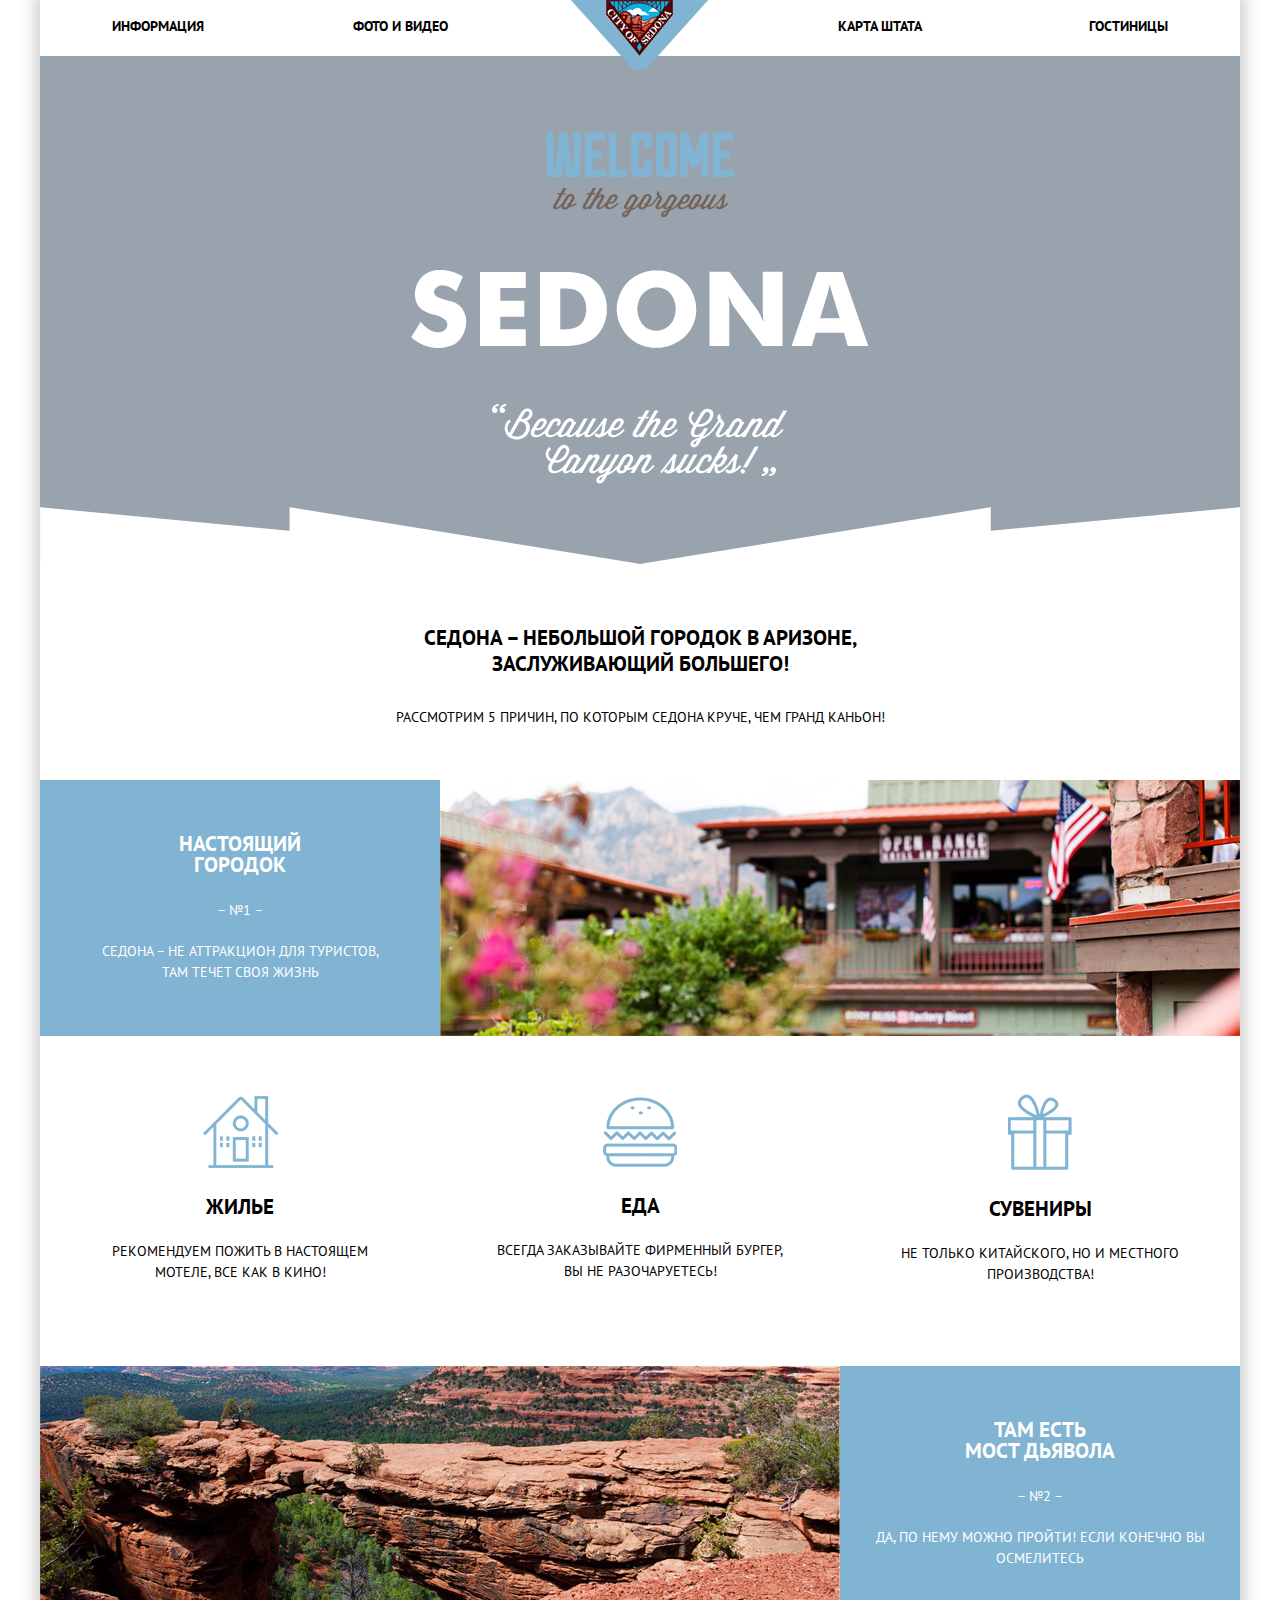
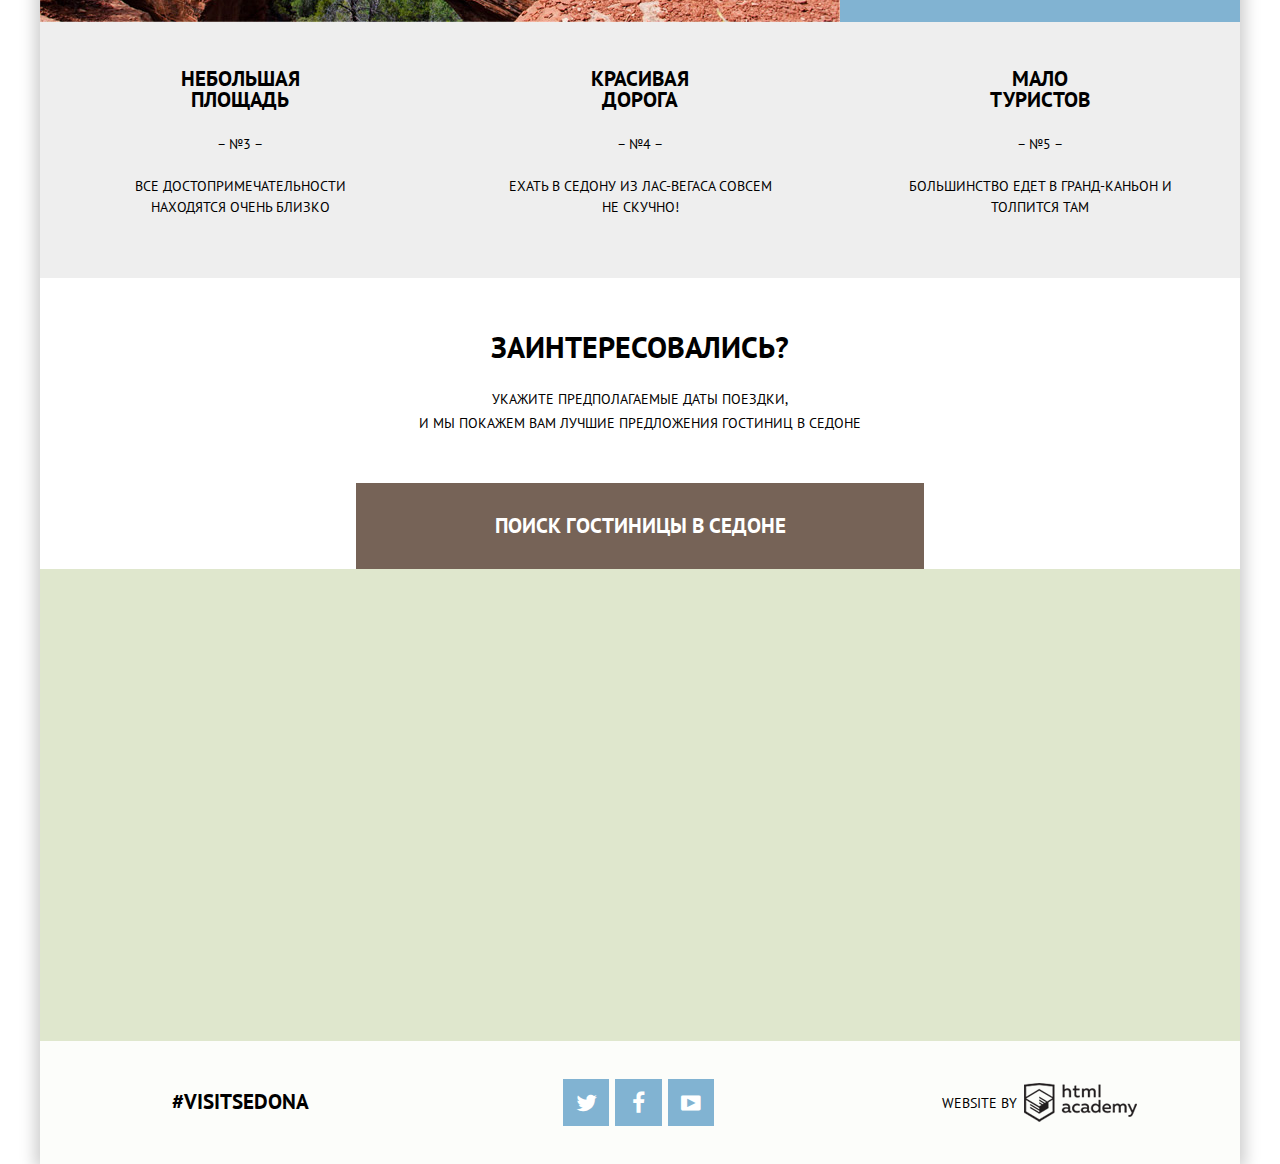
==== commit fb8ef682: "Завершение проекта" ====
--- a/index.html
+++ b/index.html
@@ -4,8 +4,8 @@
 <head>
   <meta charset="utf-8">
   <title>HTML Academy: Седона - Главная</title>
-  <link rel="stylesheet" href="css/normalize.css">
-  <link rel="stylesheet" href="css/style.css">
+  <link rel="stylesheet" href="css/normalize_min.css">
+  <link rel="stylesheet" href="css/style_min.css">
   <link rel="stylesheet" type="text/css" href="https://fonts.googleapis.com/css?family=PT+Sans:400,700&subset=latin,cyrillic">
 </head>
 
@@ -59,7 +59,7 @@
         </div>
         <h2>Жилье</h2>
         <p>Рекомендуем пожить в настоящем<br>
-           отеле, все как в кино!</p>
+           мотеле, все как в кино!</p>
       </div>
       <div class="advantages-item">
         <div class="advantages-pic">
@@ -118,28 +118,32 @@
         <p>Укажите предполагаемые даты поездки,
           <br> и мы покажем вам лучшие предложения гостиниц в седоне
         </p>
-        <a href="catalog.html">Поиск гостиницы в седоне</a>
+        <a class="search-btn" href="catalog.html">Поиск гостиницы в седоне</a>
       </div>
     </section>
     <section class="map">
-      <form class="search-form" action="#" method="post">
-        <label class="entry" for="date-of-entry">Дата заезда:</label>
-        <input type="text" name="date-of-entry" value="" id="date-of-entry">
-        <label class="departure" for="date-of-departure">Дата выезда:</label>
-        <input type="text" name="date-of-departure" value="" id="date-of-departure">
-        <label class="amount">
-          Взрослые:
-          <button type="button" name="minus-adult">-</button><!--
-          --><input type="text" name="amount-of-adults" placeholder="2"><!--
-          --><button type="button" name="plus-adult">+</button>
+      <form class="search-form search-form-invisible" action="#" method="post">
+        <label class="entry" for="date-of-entry">
+          Дата заезда:
+          <a class="date-of-entry-cal" href="#"><span class="icon-calendar"></span></a>
         </label>
-        <label class="amount">
-          Дети:
-          <button type="button" name="minus-children">-</button><!--
-          --><input type="text" name="amount-of-children" placeholder="0"><!--
-          --><button type="button" name="plus-children">+</button>
+        <input type="text" name="date-of-entry" value="24 апреля 2016" id="date-of-entry">
+        <label class="departure" for="date-of-departure">
+          Дата выезда:
+          <a class="date-of-departure-cal" href="#"><span class="icon-calendar"></span></a>
         </label>
-        <button type="button">Найти</button>
+        <input type="text" name="date-of-departure" value="4 июля 2016" id="date-of-departure">
+        <div class="amount">
+          <label for="amount-of-adults">Взрослые:</label>
+            <button type="button" name="minus-adult"><span class="icon-minus"></span></button><!--
+            --><input type="text" name="amount-of-adults" value="2" id="amount-of-adults"><!--
+            --><button type="button" name="plus-adult"><span class="icon-plus"></span></button>
+          <label for="amount-of-children">Дети:</label>
+            <button type="button" name="minus-children"><span class="icon-minus"></span></button><!--
+            --><input type="text" name="amount-of-children" value="0" id="amount-of-children"><!--
+            --><button type="button" name="plus-children"><span class="icon-plus"></span></button>
+        </div>
+        <button type="submit">Найти</button>
       </form>
       <iframe src="https://www.google.com/maps/embed?pb=!1m18!1m12!1m3!1d564474.505247366!2d-112.00279115033129!3d34.87271362170046!2m3!1f0!2f0!3f0!3m2!1i1024!2i768!4f13.1!3m3!1m2!1s0x872da132f942b00d%3A0x5548c523fa6c8efd!2z0KHQtdC00L7QvdCwLCDQkNGA0LjQt9C-0L3QsCA4NjMzNiwg0KHQqNCQ!5e0!3m2!1sru!2sru!4v1462035967330"
           allowfullscreen></iframe>
@@ -162,6 +166,6 @@
       </div>
     </footer>
   </div>
+  <script src="js/search-form_min.js"></script>
 </body>
-
 </html>
--- a/css/style_min.css
+++ b/css/style_min.css
@@ -0,0 +1 @@
+body{text-transform:uppercase;color:#000000;font-family:'PT Sans', "Arial", sans-serif;font-size:14px;font-weight:normal;line-height:21px}@font-face{font-weight:normal;font-style:normal;font-family:"symbols-sedona";src:url("../fonts/symbols-sedona.woff") format("woff"), url("../fonts/symbols-sedona.woff2") format("woff2")}[class^="icon-"]::before,[class*=" icon-"]::before{display:inline-block;width:1em;margin-right:0.2em;margin-left:0.2em;font-weight:normal;line-height:1em;font-family:"symbols-sedona";text-align:center;text-transform:none;text-decoration:inherit;font-style:normal;font-variant:normal;speak:none}.icon-facebook::before{content:"\66"}.icon-twitter::before{content:"\74"}.icon-up-dir::before{content:"\25b2"}.icon-down-dir::before{content:"\25bc"}.icon-star::before{content:"\2605"}.icon-check-off::before{content:"\2610"}.icon-check-on::before{content:"\2611"}.icon-calendar::before{content:"\e800"}.icon-plus::before{content:"\e801"}.icon-minus::before{content:"\e802"}.icon-youtube::before{content:"\f39e"}h1{color:#000000;font-family:'PT Sans', sans-serif;font-size:21px;font-weight:bold;line-height:26px}h2{color:#ffffff;font-family:'PT Sans', sans-serif;font-size:21px;font-weight:bold;line-height:21px}ul{padding:0}.container{position:relative;width:1200px;margin-right:auto;margin-left:auto;box-shadow:0px 0px 15px 5px rgba(0, 1, 1, 0.2)}section{display:-webkit-box;display:-webkit-flex;display:-ms-flexbox;display:flex;width:1200px}header{position:relative}header ul{display:-webkit-box;display:-webkit-flex;display:-ms-flexbox;display:flex;margin:0;padding-top:13px;padding-bottom:17px;line-height:26px}header ul li{box-sizing:border-box;width:240px;list-style:none}header ul li:nth-child(1){padding-left:72px}header ul li:nth-child(2){margin-right:240px;text-align:center}header ul li:nth-child(3){text-align:center}header ul li:nth-child(4){padding-right:72px;text-align:right}.navigation-item a{text-decoration:none;color:#000000;font-size:14px;font-weight:bold}.navigation-item a:hover{color:#89b8d5}.navigation-item a:active{color:#b2b2b2}.navigation-item .active{color:#766357}.navigation-item .active:hover{color:#604e43}.navigation-item .active:active{color:#d6d0cc}.header-logo{position:absolute;top:0;left:50%;margin-left:-69px}.welcome-block{-webkit-box-orient:vertical;-webkit-box-direction:normal;-webkit-flex-direction:column;-ms-flex-direction:column;flex-direction:column;background:#99a3ae;background-image:url("../img/background_photo.jpg");background-repeat:no-repeat;background-position:center;-webkit-box-align:center;-webkit-align-items:center;-ms-flex-align:center;-ms-grid-row-align:center;align-items:center;-webkit-box-pack:justify;-webkit-justify-content:space-between;-ms-flex-pack:justify;justify-content:space-between}.welcome-title{margin-top:76px;margin-bottom:23px}.description-text{width:1200px;padding:50px 0;text-align:center}.description-text p{line-height:26px;margin-bottom:0px}.description-text h1{margin-top:11px;margin-bottom:27px}.description-block{text-align:center}.description .description-item{width:400px;min-height:256px;text-align:center;display:-webkit-box;display:-webkit-flex;display:-ms-flexbox;display:flex;-webkit-box-orient:vertical;-webkit-box-direction:normal;-webkit-flex-direction:column;-ms-flex-direction:column;flex-direction:column;-webkit-box-pack:center;-webkit-justify-content:center;-ms-flex-pack:center;justify-content:center}.description .description-colored{-webkit-box-pack:center;-webkit-justify-content:center;-ms-flex-pack:center;justify-content:center;color:#ffffff;background-color:#81b3d2}.description .description-colored h2{margin-bottom:25px;margin-top:0}.description .description-colored p{margin-bottom:0;margin-top:20px}.description-picture{width:800px;height:256px}.advantages-item{display:-webkit-box;display:-webkit-flex;display:-ms-flexbox;display:flex;-webkit-box-orient:vertical;-webkit-box-direction:normal;-webkit-flex-direction:column;-ms-flex-direction:column;flex-direction:column;-webkit-box-pack:center;-webkit-justify-content:center;-ms-flex-pack:center;justify-content:center;-webkit-box-align:center;-webkit-align-items:center;-ms-flex-align:center;align-items:center;width:400px;padding-top:58px;padding-bottom:67px;text-align:center}.advantages-item:nth-child(1) .advantages-pic{width:75px;height:72px;background-image:url(../img/advantages_sprite.png);background-repeat:no-repeat;background-position:-5px -5px}.advantages-item:nth-child(2) .advantages-pic{width:74px;height:70px;background-image:url(../img/advantages_sprite.png);background-repeat:no-repeat;background-position:-90px -5px}.advantages-item:nth-child(3) .advantages-pic{width:64px;height:76px;background-image:url(../img/advantages_sprite.png);background-repeat:no-repeat;background-position:-174px -5px}.advantages-item h2{color:#000000;font-size:21px;font-weight:bolder;margin-top:28px;margin-bottom:10px}.description-num{background-color:#eeeeee}.description-num h2{color:#000000;margin-top:0px}.description-num span{margin:7px 0px}.interest-block{-webkit-box-pack:center;-webkit-justify-content:center;-ms-flex-pack:center;justify-content:center}.interest-item{width:1200px;text-align:center;padding:0 316px}.interest-item a{display:block;margin:0 auto;padding:30px 0;text-decoration:none;color:#ffffff;background-color:#766357;font-size:21px;font-weight:bold;line-height:26px}.interest-item h3{font-size:30px;font-weight:bold;margin-top:58px}.interest-item p{margin-bottom:48px;line-height:24px}.map{position:relative}.map iframe{background:#dfe7cd;background-image:url(../img/map.png);background-repeat:no-repeat;width:1200px;height:595px;border:0}.search-form{box-sizing:border-box;display:-webkit-box;display:-webkit-flex;display:-ms-flexbox;display:flex;-webkit-flex-wrap:wrap;-ms-flex-wrap:wrap;flex-wrap:wrap;-webkit-box-pack:justify;-webkit-justify-content:space-between;-ms-flex-pack:justify;justify-content:space-between;position:absolute;top:0;left:50%;margin-left:-284px;padding:55px;width:568px;height:395px;background:#ffffff;font-weight:bold;line-height:26px;box-shadow:0px 0px 15px 7px rgba(0, 1, 1, 0.15)}@keyframes "form_opacity"{0%{opacity:0;}100%{opacity:1;}}@keyframes "shake"{0%,100%{transform:translateX(0);}10%,30%,50%,70%,90%{transform:translateX(-10px);}20%,40%,60%,80%{transform:translateX(10px);}}.search-form-invisible{display:none}.search-form-visible{display:flex;animation:form_opacity 0.7s}.search-form-error{animation:shake 0.5s}.search-form input{border:medium none;background-color:rgb(242, 242, 242);height:35px;width:331px;text-transform:uppercase;cursor:pointer}.search-form input:hover{background-color:#ebebeb}.search-form input:focus{background-color:#ffffff;outline:2px solid #ebebeb}.search-form input[name="date-of-entry"],.search-form input[name="date-of-departure"]{padding-left:15px}.date-of-entry,.date-of-departure{display:relative}.date-of-entry-cal,.date-of-departure-cal{position:absolute;font-size:21px;line-height:26px;color:#c2c2c2}.date-of-entry-cal{top:60px;right:60px}.date-of-departure-cal{top:127px;right:60px}.date-of-entry-cal span:hover,.date-of-departure-cal span:hover{color:#000000}.date-of-entry-cal span:active,.date-of-departure-cal span:active{color:#81b3d2}.search-form .entry,.search-form .departure{padding-top:5px;margin-bottom:10px}.search-form .amount{display:flex;justify-content:space-between;align-items:center;height:40px;width:458px;box-sizing:border-box}.search-form .amount button{height:37px;width:40px;border:none;background-color:#f2f2f2;color:#a9a9a9}.search-form .amount button[name="plus-adult"]{margin-right:52px}.search-form .amount button:hover{color:#000000}.search-form .amount button:active{color:#81b3d2}.search-form .amount input{width:37px;border:none;background-color:#f2f2f2;text-align:center}.search-form .amount input:hover{background-color:#ebebeb}.search-form .amount input:focus{background-color:#ffffff;outline:2px solid #ebebeb}.search-form .amount button[name="minus-adult"]{margin-left:40px}.search-form .amount button[name="minus-children"]{margin-left:26px}.search-form > button{width:100%;background-color:rgb(129, 179, 210);border:medium none;text-transform:uppercase;font-size:21px;color:rgb(255, 255, 255);line-height:16px;padding:21px 0px;-webkit-align-self:flex-end;-ms-flex-item-align:end;align-self:flex-end}.search-form > button:hover{background-color:#669ec0}.search-form > button:active{background-color:#5496bd;color:#88b6d1}.selection-block{box-sizing:border-box;min-height:215px;color:#ffffff;background:#5d7284;background-image:url(../img/filter_background.jpg);background-repeat:no-repeat;background-position:center}.selection-form{display:-webkit-box;display:-webkit-flex;display:-ms-flexbox;display:flex;padding:0 72px;padding-top:26px;padding-bottom:7px;width:1056px}.selection-form input[type="checkbox"]{display:none}.selection-form input[type="checkbox"] + label{display:block;padding-left:40px;position:relative;cursor:pointer}.selection-form input[type="checkbox"] + label::before{content:"\2610";position:absolute;top:0;left:0;width:10px;height:10px;font-family:"symbols-sedona";font-size:26px}.selection-form input[type="checkbox"]:disabled + label::before{color:#6a6a6a}.selection-form input[type="checkbox"]:checked + label::before{content:"\2611"}.selection-form input[type="checkbox"]:checked:disabled + label::before{color:#6a6a6a}.infrasrtrucure-item{width:256px}.infrasrtrucure-item h2,.housetype-item h2{font-size:16px;font-weight:bold;margin-top:0px;margin-bottom:25px}.infrasrtrucure-item label,.housetype-item label{line-height:21px;font-size:14px;font-weight:normal;margin-bottom:25px}.housetype-item{width:274px}.cost-filter{position:relative;box-sizing:border-box;width:528px;padding-left:200px}.cost-filter-title{margin-bottom:11px;font-size:16px;font-weight:bold}.cost-control{position:relative;margin-bottom:20px;margin-left:10px;border:2px solid #ffffff;border-radius:2px;height:32px}.cost-control::after{position:absolute;top:5px;left:50%;height:22px;content:"";border:1px solid #ffffff}.cost-control label{display:inline-block;vertical-align:middle;height:34px;width:90px;cursor:pointer}.cost-control .cost-from{padding-left:64px}.cost-control .cost-to{padding-left:57px}.cost-control input{width:50px;color:inherit;font:inherit;border:none;background:none;line-height:32px}.cost-range{position:relative}.cost-range .scale{height:2px;margin-left:10px;background:rgba(255, 255, 255, 0.3)}.cost-range .bar{width:80%;height:2px;background:#ffffff}.range-toggle{position:absolute;top:-9px;left:10px;width:4px;height:4px;cursor:pointer;border:8px solid #ffffff;border-radius:50%;background:#ababab;box-shadow:0 2px 1px 0 rgba(0, 1, 1, 0.2)}.range-toggle:hover{background:#1c4f80}.range-toggle-min{left:10}.range-toggle-max{left:80%}.selection-form button{position:absolute;right:95px;bottom:26px;padding:6px 35px;text-transform:uppercase;color:#ffffff;border:2px solid #ffffff;background:none;font-size:14px;line-height:20px}.selection-form button:hover{background:#ffffff;color:#000000}.sorting-block{-webkit-box-align:baseline;-webkit-align-items:baseline;-ms-flex-align:baseline;-ms-grid-row-align:baseline;align-items:baseline;background:#fefefe;border-bottom:1px solid #e5e5e5;padding:29px 72px 30px 72px;box-sizing:border-box}.sorting-range{display:-webkit-box;display:-webkit-flex;display:-ms-flexbox;display:flex}.sorting-block ul{display:-webkit-box;display:-webkit-flex;display:-ms-flexbox;display:flex;list-style:none;margin:0}.sorting-range a{text-decoration:none;color:#dadada;border-bottom:1px dotted #81b3d2}.sorting-range a:hover{text-decoration:none;color:#81b3d2;border-bottom:1px dotted #81b3d2}.sorting-range a:active{text-decoration:none;color:#000000;border:none}.sorting-range .active{text-decoration:none;color:#81b3d2;border:none}.sorting-range .active:hover{text-decoration:none;color:#81b3d2;border:none}.sorting-sum{width:165px;text-align:left;font-size:21px;font-weight:bold;line-height:26px}.sorting-range{width:781px;font-size:12px}.sorting-range ul{padding-left:40px}.sorting-range ul li{padding-right:33px}.sorting-ab{width:110px}.sorting-ab ul{-webkit-box-pack:end;-webkit-justify-content:flex-end;-ms-flex-pack:end;justify-content:flex-end;padding-right:8px}.sorting-ab ul li{display:block;padding-left:12px;height:19px;width:10px}.sorting-ab span{color:#cccccc;font-size:23px;line-height:20px}.sorting-ab .active{color:#81b3d2}.sorting-ab .active:hover{color:#81b3d2}.sorting-ab span:hover{color:#000000}.sorting-ab span:active{color:#81b3d2}.icon-up-dir::before,.icon-down-dir::before{margin:0;text-decoration:none}.results-block{background:#fefefe;-webkit-box-orient:vertical;-webkit-box-direction:normal;-webkit-flex-direction:column;-ms-flex-direction:column;flex-direction:column}.result-item{display:-webkit-box;display:-webkit-flex;display:-ms-flexbox;display:flex;padding:25px 72px;border-bottom:1px solid #e5e5e5;-webkit-box-align:center;-webkit-align-items:center;-ms-flex-align:center;align-items:center}.result-image{width:165px;height:90px}.result-description{display:-webkit-box;display:-webkit-flex;display:-ms-flexbox;display:flex;width:781px;height:100px;-webkit-flex-wrap:wrap;-ms-flex-wrap:wrap;flex-wrap:wrap;-webkit-align-content:flex-start;-ms-flex-line-pack:start;align-content:flex-start}.result-description h1{min-width:750px;margin-top:0px;margin-bottom:5px}.result-description h1 a{font-size:21px;font-weight:bold}.result-description h1 a:hover{color:#81b3d2}.result-description h1 a:active{color:#b2b2b2}.result-description a{text-decoration:none;color:#000000}.result-item .result-description .details-item a{display:block;margin-top:16px;padding:3px 17px;color:#ffffff;background-color:#81b3d2;font-size:14px;font-weight:bold}.result-item .result-description .details-item a:hover{background-color:#669ec0}.result-item .result-description .details-item a:active{background-color:#5496bd;color:#88b6d1}.result-item .result-description .reserve-item a{display:block;margin-top:16px;padding:3px 17px;color:#ffffff;background-color:#766357;font-size:14px;font-weight:bold}.result-item .result-description .reserve-item a:hover{background-color:#604e43}.result-item .result-description .reserve-item a:active{background-color:#503e33;color:#857871}.details-item{margin-right:6px}.rating-item{display:-webkit-box;display:-webkit-flex;display:-ms-flexbox;display:flex;-webkit-box-orient:vertical;-webkit-box-direction:normal;-webkit-flex-direction:column;-ms-flex-direction:column;flex-direction:column;height:97px;width:110px;text-align:right;-webkit-box-pack:justify;-webkit-justify-content:space-between;-ms-flex-pack:justify;justify-content:space-between}.rating-item .rating-stars{color:#81b3d2;font-size:19px;line-height:21px}.rating-item .rating-stars .icon-star::before{margin-right:0}.rating-item .rating-sum{padding-top:5px;padding-bottom:5px;color:#666666;background-color:#f2f2f2;text-align:center}footer{display:-webkit-box;display:-webkit-flex;display:-ms-flexbox;display:flex;width:1200px;padding:37px 0;background:#fefefe;-webkit-box-pack:justify;-webkit-justify-content:space-between;-ms-flex-pack:justify;justify-content:space-between;-webkit-box-align:center;-webkit-align-items:center;-ms-flex-align:center;align-items:center}.footer-index{position:absolute;z-index:2;bottom:0;background:rgba(255, 255, 255, 0.9)}.tag-item a{font-size:21px;font-weight:bold;text-decoration:none;color:#000000;padding-left:132px}.social{padding-left:20px;display:flex}.social a{content:"";background:#81b3d2;text-decoration:none;font-size:23px;line-height:20px;color:#ffffff;padding:12px 7px;margin-left:6px}.social a:hover{background:#669ec0}.social a:active{background:#5496bd;color:#88b6d1}.developer-item{padding-right:98px}.developer-item a{display:-webkit-box;display:-webkit-flex;display:-ms-flexbox;display:flex;-webkit-box-align:center;-webkit-align-items:center;-ms-flex-align:center;align-items:center;text-decoration:none;color:#000000;font-size:14px;line-height:26px}.developer-item .developer-logo{width:123px;height:49px;background-image:url(../img/atml_academy_logo_spritesheet.png);background-repeat:no-repeat;margin-left:2px}.developer-item:hover .developer-logo{background-position:-123px 0px}.developer-item:active .developer-logo{background-position:-246px 0px}
